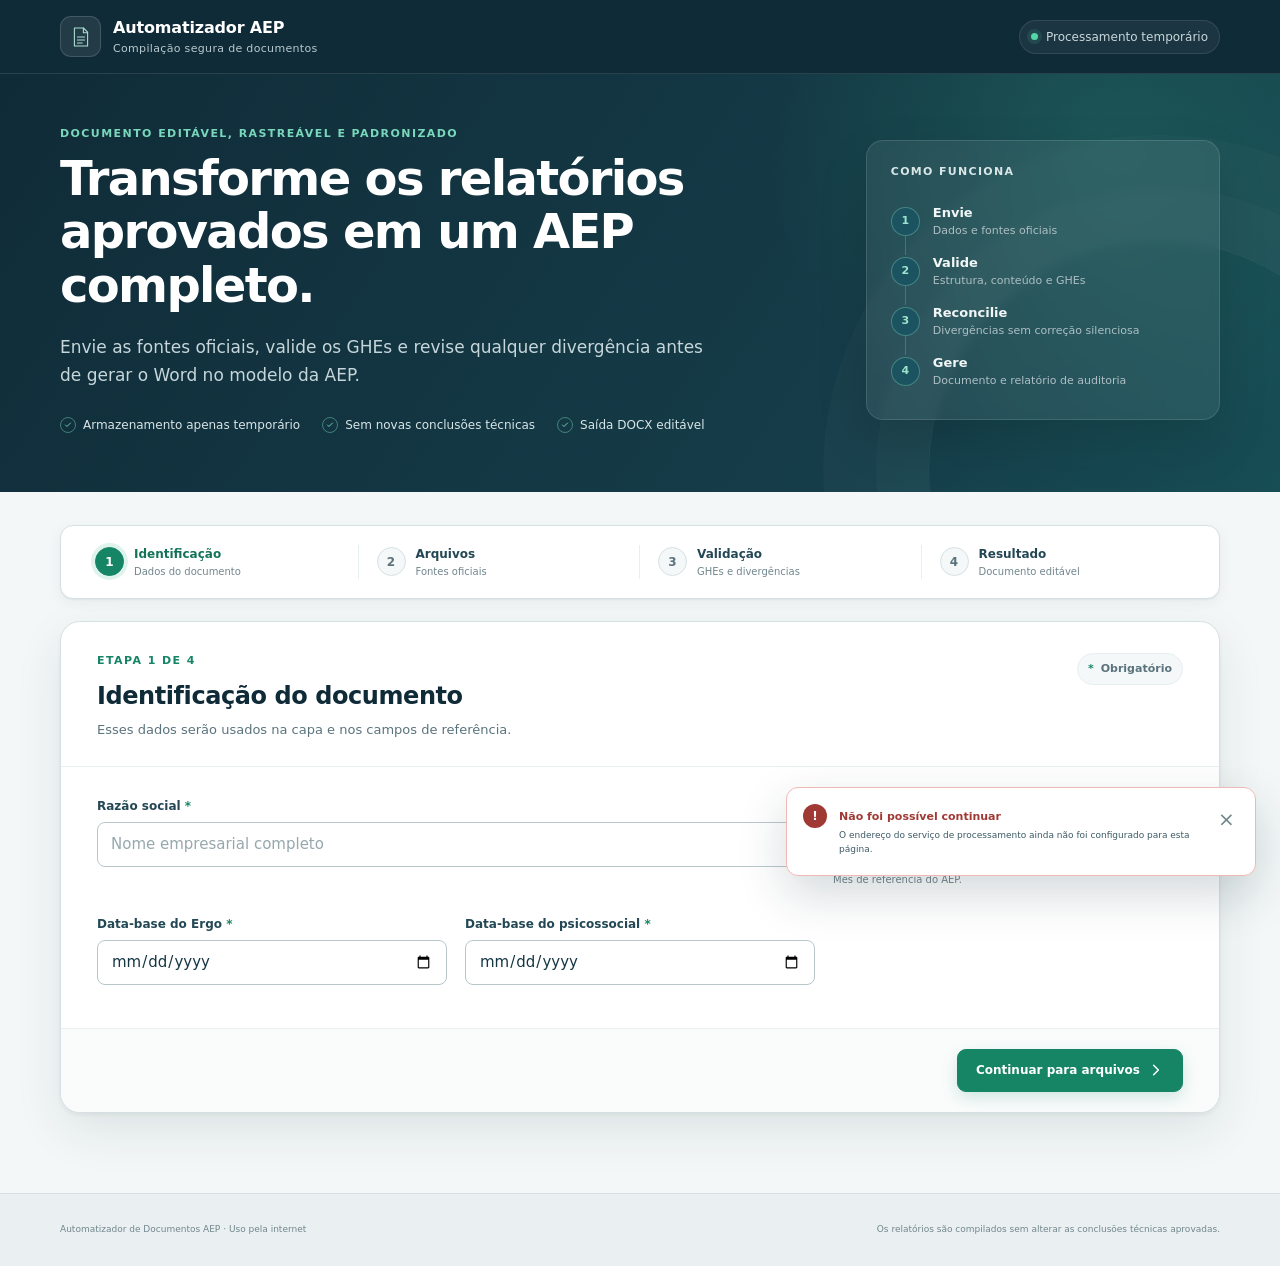
==== frontend/index.html @ ad66a491 "feat: publish static GitHub Pages frontend" ====
<!doctype html>
<html lang="pt-BR">
  <head>
    <meta charset="utf-8">
    <meta name="viewport" content="width=device-width, initial-scale=1">
    <meta name="description" content="Compile relatórios técnicos no modelo oficial da AEP, com validação e reconciliação de GHEs.">
    <title>Automatizador de Documentos AEP</title>
    <link rel="stylesheet" href="./styles.css?v=0.2.0">
    <script src="./config.js?v=0.2.0"></script>
    <script src="./app.js?v=0.2.0" defer></script>
  </head>
  <body>
    <a class="skip-link" href="#conteudo">Ir para o conteúdo</a>

    <header class="topbar">
      <div class="shell topbar__inner">
        <a class="brand" href="./" aria-label="Automatizador de Documentos AEP">
          <span class="brand__mark" aria-hidden="true">
            <svg viewBox="0 0 40 40" role="img">
              <path d="M9 5h15l7 7v23H9z"></path>
              <path d="M24 5v8h7M14 20h12M14 25h12M14 30h8"></path>
            </svg>
          </span>
          <span>
            <strong>Automatizador AEP</strong>
            <small>Compilação segura de documentos</small>
          </span>
        </a>
        <div class="processing-badge">
          <span class="processing-badge__dot" aria-hidden="true"></span>
          Processamento temporário
        </div>
      </div>
    </header>

    <main id="conteudo">
      <section class="hero">
        <div class="shell hero__grid">
          <div class="hero__copy">
            <p class="eyebrow">Documento editável, rastreável e padronizado</p>
            <h1>Transforme os relatórios aprovados em um AEP completo.</h1>
            <p class="hero__lead">
              Envie as fontes oficiais, valide os GHEs e revise qualquer
              divergência antes de gerar o Word no modelo da AEP.
            </p>
            <div class="hero__assurances" aria-label="Características">
              <span>
                <svg viewBox="0 0 20 20" aria-hidden="true"><path d="m5 10 3 3 7-7"></path></svg>
                Armazenamento apenas temporário
              </span>
              <span>
                <svg viewBox="0 0 20 20" aria-hidden="true"><path d="m5 10 3 3 7-7"></path></svg>
                Sem novas conclusões técnicas
              </span>
              <span>
                <svg viewBox="0 0 20 20" aria-hidden="true"><path d="m5 10 3 3 7-7"></path></svg>
                Saída DOCX editável
              </span>
            </div>
          </div>
          <aside class="process-card" aria-label="Etapas do processo">
            <p class="process-card__title">Como funciona</p>
            <ol>
              <li><span>1</span><div><strong>Envie</strong><small>Dados e fontes oficiais</small></div></li>
              <li><span>2</span><div><strong>Valide</strong><small>Estrutura, conteúdo e GHEs</small></div></li>
              <li><span>3</span><div><strong>Reconcilie</strong><small>Divergências sem correção silenciosa</small></div></li>
              <li><span>4</span><div><strong>Gere</strong><small>Documento e relatório de auditoria</small></div></li>
            </ol>
          </aside>
        </div>
      </section>

      <div class="shell workspace">
        <nav class="stepper" aria-label="Progresso do formulário">
          <button class="stepper__item is-active" type="button" data-step-link="1" aria-current="step">
            <span>1</span>
            <span><strong>Identificação</strong><small>Dados do documento</small></span>
          </button>
          <button class="stepper__item" type="button" data-step-link="2">
            <span>2</span>
            <span><strong>Arquivos</strong><small>Fontes oficiais</small></span>
          </button>
          <button class="stepper__item" type="button" data-step-link="3" disabled>
            <span>3</span>
            <span><strong>Validação</strong><small>GHEs e divergências</small></span>
          </button>
          <button class="stepper__item" type="button" data-step-link="4" disabled>
            <span>4</span>
            <span><strong>Resultado</strong><small>Documento editável</small></span>
          </button>
        </nav>

        <form id="aep-form" novalidate>
          <section class="panel" id="step-1" data-step="1">
            <div class="section-heading">
              <div>
                <p class="section-kicker">Etapa 1 de 4</p>
                <h2>Identificação do documento</h2>
                <p>Esses dados serão usados na capa e nos campos de referência.</p>
              </div>
              <span class="required-note"><i aria-hidden="true">*</i> Obrigatório</span>
            </div>

            <div class="field-grid">
              <div class="field field--wide">
                <label for="company-name">Razão social <span aria-hidden="true">*</span></label>
                <input id="company-name" name="company_name" type="text" maxlength="240" autocomplete="organization" placeholder="Nome empresarial completo" required>
                <p class="field-error" id="company-name-error"></p>
              </div>
              <div class="field">
                <label for="competence">Competência <span aria-hidden="true">*</span></label>
                <input id="competence" name="competence" type="month" required>
                <p class="field-hint">Mês de referência do AEP.</p>
                <p class="field-error" id="competence-error"></p>
              </div>
              <div class="field">
                <label for="ergo-date">Data-base do Ergo <span aria-hidden="true">*</span></label>
                <input id="ergo-date" name="ergo_reference_date" type="date" required>
                <p class="field-error" id="ergo-reference-date-error"></p>
              </div>
              <div class="field">
                <label for="psychosocial-date">Data-base do psicossocial <span aria-hidden="true">*</span></label>
                <input id="psychosocial-date" name="psychosocial_reference_date" type="date" required>
                <p class="field-error" id="psychosocial-reference-date-error"></p>
              </div>
            </div>

            <div class="panel__footer">
              <span></span>
              <button class="button button--primary" type="button" data-next-step="2">
                Continuar para arquivos
                <svg viewBox="0 0 20 20" aria-hidden="true"><path d="m7 4 6 6-6 6"></path></svg>
              </button>
            </div>
          </section>

          <section class="panel" id="step-2" data-step="2" hidden>
            <div class="section-heading">
              <div>
                <p class="section-kicker">Etapa 2 de 4</p>
                <h2>Fontes para compilação</h2>
                <p>Use somente os documentos aprovados. Os arquivos são processados temporariamente.</p>
              </div>
              <span class="secure-chip">
                <svg viewBox="0 0 20 20" aria-hidden="true"><path d="M5 9V6a5 5 0 0 1 10 0v3M4 9h12v9H4z"></path></svg>
                Área temporária
              </span>
            </div>

            <fieldset class="mode-picker">
              <legend>Modo das análises técnicas</legend>
              <label class="mode-option">
                <input type="radio" name="analysis_mode" value="integrated" checked>
                <span class="mode-option__check" aria-hidden="true"></span>
                <span>
                  <strong>Relatório integrado</strong>
                  <small>Um arquivo com as análises psicossocial e ergonômica.</small>
                </span>
                <em>Recomendado</em>
              </label>
              <label class="mode-option">
                <input type="radio" name="analysis_mode" value="separate">
                <span class="mode-option__check" aria-hidden="true"></span>
                <span>
                  <strong>Análises separadas</strong>
                  <small>Um arquivo do Agente 1 e outro do Agente 2.</small>
                </span>
              </label>
            </fieldset>

            <div class="upload-group">
              <div class="upload-group__heading">
                <span>1</span>
                <div>
                  <h3>Fontes oficiais</h3>
                  <p>Definem os GHEs, os resultados e as evidências visuais.</p>
                </div>
              </div>
              <div class="upload-grid">
                <label class="upload-card" data-upload-card>
                  <input type="file" name="ghe_spreadsheet" accept=".xlsx" required>
                  <span class="upload-card__icon upload-card__icon--sheet" aria-hidden="true">
                    <svg viewBox="0 0 24 24"><path d="M6 2h9l4 4v16H6zM15 2v5h4M9 11h7M9 15h7M9 19h7"></path></svg>
                  </span>
                  <span class="upload-card__body">
                    <strong>Planilha oficial dos GHEs <i>*</i></strong>
                    <small>Códigos, setores, cargos e população.</small>
                    <span class="upload-card__action">Selecionar .xlsx</span>
                    <span class="upload-card__file" data-file-label>Nenhum arquivo selecionado</span>
                  </span>
                  <button class="upload-card__remove" type="button" data-remove-file aria-label="Remover arquivo" hidden>×</button>
                </label>

                <label class="upload-card" data-upload-card>
                  <input type="file" name="psychosocial_report" accept=".docx" required>
                  <span class="upload-card__icon" aria-hidden="true">
                    <svg viewBox="0 0 24 24"><path d="M6 2h9l4 4v16H6zM15 2v5h4M9 12h7M9 16h7"></path></svg>
                  </span>
                  <span class="upload-card__body">
                    <strong>Relatório psicossocial bruto <i>*</i></strong>
                    <small>Painéis, matrizes, radares e gráficos.</small>
                    <span class="upload-card__action">Selecionar .docx</span>
                    <span class="upload-card__file" data-file-label>Nenhum arquivo selecionado</span>
                  </span>
                  <button class="upload-card__remove" type="button" data-remove-file aria-label="Remover arquivo" hidden>×</button>
                </label>

                <label class="upload-card" data-upload-card>
                  <input type="file" name="ergo_report" accept=".doc,.docx" required>
                  <span class="upload-card__icon" aria-hidden="true">
                    <svg viewBox="0 0 24 24"><path d="M6 2h9l4 4v16H6zM15 2v5h4M9 12h7M9 16h5"></path></svg>
                  </span>
                  <span class="upload-card__body">
                    <strong>Relatório Ergo bruto <i>*</i></strong>
                    <small>HTML Word ou documento Word válido.</small>
                    <span class="upload-card__action">Selecionar .doc ou .docx</span>
                    <span class="upload-card__file" data-file-label>Nenhum arquivo selecionado</span>
                  </span>
                  <button class="upload-card__remove" type="button" data-remove-file aria-label="Remover arquivo" hidden>×</button>
                </label>
              </div>
            </div>

            <div class="upload-group">
              <div class="upload-group__heading">
                <span>2</span>
                <div>
                  <h3>Análises aprovadas</h3>
                  <p>O compilador preserva o conteúdo técnico, sem reescrevê-lo.</p>
                </div>
              </div>

              <div class="upload-grid upload-grid--analysis" id="integrated-uploads">
                <label class="upload-card upload-card--featured" data-upload-card>
                  <input type="file" name="integrated_report" accept=".docx" required>
                  <span class="upload-card__icon" aria-hidden="true">
                    <svg viewBox="0 0 24 24"><path d="M6 2h9l4 4v16H6zM15 2v5h4M9 11h7M9 15h7M9 19h5"></path></svg>
                  </span>
                  <span class="upload-card__body">
                    <strong>Relatório técnico integrado <i>*</i></strong>
                    <small>Análises, favorabilidade, prioridades, plano e conclusão.</small>
                    <span class="upload-card__action">Selecionar .docx</span>
                    <span class="upload-card__file" data-file-label>Nenhum arquivo selecionado</span>
                  </span>
                  <button class="upload-card__remove" type="button" data-remove-file aria-label="Remover arquivo" hidden>×</button>
                </label>
              </div>

              <div class="upload-grid" id="separate-uploads" hidden>
                <label class="upload-card" data-upload-card>
                  <input type="file" name="psychosocial_analysis" accept=".docx">
                  <span class="upload-card__icon" aria-hidden="true">
                    <svg viewBox="0 0 24 24"><path d="M6 2h9l4 4v16H6zM15 2v5h4M9 12h7M9 16h7"></path></svg>
                  </span>
                  <span class="upload-card__body">
                    <strong>Análise psicossocial — Agente 1 <i>*</i></strong>
                    <small>Leitura técnica e recomendações aprovadas.</small>
                    <span class="upload-card__action">Selecionar .docx</span>
                    <span class="upload-card__file" data-file-label>Nenhum arquivo selecionado</span>
                  </span>
                  <button class="upload-card__remove" type="button" data-remove-file aria-label="Remover arquivo" hidden>×</button>
                </label>

                <label class="upload-card" data-upload-card>
                  <input type="file" name="ergonomic_analysis" accept=".docx">
                  <span class="upload-card__icon" aria-hidden="true">
                    <svg viewBox="0 0 24 24"><path d="M6 2h9l4 4v16H6zM15 2v5h4M9 12h7M9 16h7"></path></svg>
                  </span>
                  <span class="upload-card__body">
                    <strong>Análise ergonômica — Agente 2 <i>*</i></strong>
                    <small>Leitura técnica e recomendações aprovadas.</small>
                    <span class="upload-card__action">Selecionar .docx</span>
                    <span class="upload-card__file" data-file-label>Nenhum arquivo selecionado</span>
                  </span>
                  <button class="upload-card__remove" type="button" data-remove-file aria-label="Remover arquivo" hidden>×</button>
                </label>
              </div>
            </div>

            <div class="upload-group">
              <div class="upload-group__heading">
                <span>3</span>
                <div>
                  <h3>Identidade da empresa</h3>
                  <p>O cartão é obrigatório. A logo pode ser omitida sem deixar espaço vazio.</p>
                </div>
              </div>
              <div class="upload-grid upload-grid--identity">
                <label class="upload-card" data-upload-card>
                  <input type="file" name="cnpj_card" accept=".png,.jpg,.jpeg,.webp" required>
                  <span class="upload-card__icon upload-card__icon--image" aria-hidden="true">
                    <svg viewBox="0 0 24 24"><path d="M4 5h16v14H4zM7 15l3-3 3 3 2-2 3 3M9 9h.01"></path></svg>
                  </span>
                  <span class="upload-card__body">
                    <strong>Imagem do cartão CNPJ <i>*</i></strong>
                    <small>PNG, JPG, JPEG ou WEBP.</small>
                    <span class="upload-card__action">Selecionar imagem</span>
                    <span class="upload-card__file" data-file-label>Nenhum arquivo selecionado</span>
                  </span>
                  <button class="upload-card__remove" type="button" data-remove-file aria-label="Remover arquivo" hidden>×</button>
                </label>

                <label class="upload-card" data-upload-card>
                  <input type="file" name="company_logo" accept=".png,.jpg,.jpeg,.webp">
                  <span class="upload-card__icon upload-card__icon--image" aria-hidden="true">
                    <svg viewBox="0 0 24 24"><path d="M4 5h16v14H4zM7 15l3-3 3 3 2-2 3 3M9 9h.01"></path></svg>
                  </span>
                  <span class="upload-card__body">
                    <strong>Logo da empresa <b>Opcional</b></strong>
                    <small>Se ausente, o layout será ajustado automaticamente.</small>
                    <span class="upload-card__action">Selecionar imagem</span>
                    <span class="upload-card__file" data-file-label>Nenhum arquivo selecionado</span>
                  </span>
                  <button class="upload-card__remove" type="button" data-remove-file aria-label="Remover arquivo" hidden>×</button>
                </label>
              </div>
            </div>

            <label class="compatibility-card">
              <input type="checkbox" id="compatibility-mode" name="compatibility_mode" value="true">
              <span class="switch" aria-hidden="true"></span>
              <span>
                <strong>Modo de compatibilidade do piloto</strong>
                <small>Use somente com o perfil privado configurado para o piloto. A exceção fica registrada no relatório.</small>
              </span>
            </label>

            <div class="privacy-note">
              <svg viewBox="0 0 24 24" aria-hidden="true"><path d="M7 10V7a5 5 0 0 1 10 0v3M5 10h14v11H5z"></path></svg>
              <div>
                <strong>Privacidade e retenção</strong>
                <p>Os arquivos são utilizados somente durante a geração do documento. Não há banco de dados ou armazenamento permanente. Após o download, os arquivos da execução são excluídos automaticamente.</p>
              </div>
            </div>

            <div class="panel__footer">
              <button class="button button--ghost" type="button" data-previous-step="1">
                <svg viewBox="0 0 20 20" aria-hidden="true"><path d="m13 4-6 6 6 6"></path></svg>
                Voltar
              </button>
              <button class="button button--primary button--validate" id="validate-button" type="submit">
                <svg viewBox="0 0 20 20" aria-hidden="true"><path d="M10 2a8 8 0 1 0 8 8M6 10l3 3 7-8"></path></svg>
                Validar arquivos
              </button>
            </div>
          </section>
        </form>

        <section class="panel" id="step-3" data-step="3" hidden>
          <div class="section-heading">
            <div>
              <p class="section-kicker">Etapa 3 de 4</p>
              <h2>Validação e reconciliação</h2>
              <p>Confira o que foi encontrado antes da montagem do documento.</p>
            </div>
            <span class="status-badge status-badge--success" id="validation-status">
              <svg viewBox="0 0 20 20" aria-hidden="true"><path d="m5 10 3 3 7-7"></path></svg>
              Validado
            </span>
          </div>

          <div class="metric-grid">
            <article class="metric">
              <span class="metric__icon" aria-hidden="true">
                <svg viewBox="0 0 24 24"><path d="M4 20v-9l8-5 8 5v9M9 20v-6h6v6M9 9h6"></path></svg>
              </span>
              <div><strong id="ghe-count">0</strong><span>GHEs oficiais</span></div>
            </article>
            <article class="metric">
              <span class="metric__icon" aria-hidden="true">
                <svg viewBox="0 0 24 24"><circle cx="9" cy="8" r="3"></circle><circle cx="17" cy="9" r="2"></circle><path d="M3 20c0-4 2-7 6-7s6 3 6 7M15 14c4 0 6 2 6 6"></path></svg>
              </span>
              <div><strong id="population-count">0</strong><span>Colaboradores</span></div>
            </article>
            <article class="metric">
              <span class="metric__icon" aria-hidden="true">
                <svg viewBox="0 0 24 24"><path d="M5 3h14v18H5zM8 8h8M8 12h8M8 16h5"></path></svg>
              </span>
              <div><strong id="validated-file-count">0</strong><span>Arquivos verificados</span></div>
            </article>
          </div>

          <div class="result-block">
            <div class="result-block__heading">
              <div>
                <h3>GHEs da fonte oficial</h3>
                <p>A planilha permanece como fonte de verdade.</p>
              </div>
            </div>
            <div class="table-wrap">
              <table>
                <thead>
                  <tr>
                    <th scope="col">Código</th>
                    <th scope="col">Nome do GHE</th>
                    <th scope="col">Setores</th>
                    <th scope="col">Cargos</th>
                    <th scope="col" class="cell-number">Colaboradores</th>
                  </tr>
                </thead>
                <tbody id="ghe-table-body"></tbody>
              </table>
            </div>
          </div>

          <div class="result-block" id="warnings-block" hidden>
            <div class="result-block__heading">
              <div>
                <h3>Avisos da validação</h3>
                <p>Os itens abaixo serão registrados no relatório de auditoria.</p>
              </div>
              <span class="counter-badge" id="warning-count">0</span>
            </div>
            <ul class="message-list" id="warning-list"></ul>
          </div>

          <div class="result-block reconciliation" id="reconciliation-block" hidden>
            <div class="result-block__heading">
              <div>
                <h3>Reconciliação dos GHEs do Ergo</h3>
                <p>Cada bloco precisa de uma decisão explícita. Nada será renumerado ou excluído silenciosamente.</p>
              </div>
              <span class="review-chip">Revisão necessária</span>
            </div>
            <div class="reconciliation__legend">
              <span>Identificação no Ergo</span>
              <span>Decisão para o documento</span>
            </div>
            <div id="reconciliation-list"></div>
          </div>

          <div class="panel__footer panel__footer--result">
            <button class="button button--ghost" type="button" id="back-to-files">
              <svg viewBox="0 0 20 20" aria-hidden="true"><path d="m13 4-6 6 6 6"></path></svg>
              Revisar arquivos
            </button>
            <div class="button-cluster">
              <a class="button button--secondary" id="early-report-link" href="#" hidden>
                <svg viewBox="0 0 20 20" aria-hidden="true"><path d="M4 3h12v14H4zM7 7h6M7 10h6M7 13h4"></path></svg>
                Relatório de validação
              </a>
              <button class="button button--primary" id="generate-button" type="button">
                Gerar documento AEP
                <svg viewBox="0 0 20 20" aria-hidden="true"><path d="m7 4 6 6-6 6"></path></svg>
              </button>
            </div>
          </div>
        </section>

        <section class="panel panel--processing" id="processing-panel" hidden aria-live="polite">
          <div class="processing-visual" aria-hidden="true">
            <span class="processing-visual__document">
              <svg viewBox="0 0 64 76"><path d="M10 3h29l15 15v55H10z"></path><path d="M39 3v17h15M20 33h24M20 43h24M20 53h18"></path></svg>
            </span>
            <span class="processing-visual__ring"></span>
          </div>
          <div class="processing-copy">
            <p class="section-kicker">Processamento temporário</p>
            <h2 id="processing-title">Gerando o documento AEP</h2>
            <p id="processing-stage">Preparando os arquivos…</p>
            <div class="progress-track" role="progressbar" aria-label="Progresso da geração" aria-valuemin="0" aria-valuemax="100" aria-valuenow="0">
              <span id="progress-bar"></span>
            </div>
            <div class="progress-meta">
              <strong id="progress-value">0%</strong>
              <span>Você pode manter esta página aberta.</span>
            </div>
          </div>
        </section>

        <section class="panel panel--complete" id="step-4" data-step="4" hidden>
          <div class="complete-mark" aria-hidden="true">
            <svg viewBox="0 0 36 36"><path d="m9 18 6 6 13-14"></path></svg>
          </div>
          <p class="section-kicker">Etapa 4 de 4</p>
          <h2>Documento AEP pronto</h2>
          <p>O arquivo Word continua editável. Se desejar o relatório JSON, baixe-o antes do Word. Após o download do Word, os arquivos da execução serão excluídos.</p>

          <div class="download-grid">
            <a class="download-card download-card--primary" id="document-link" href="#">
              <span class="download-card__icon" aria-hidden="true">
                <svg viewBox="0 0 24 24"><path d="M6 2h9l4 4v16H6zM15 2v5h4M12 10v7M9 14l3 3 3-3"></path></svg>
              </span>
              <span><strong>Baixar documento AEP</strong><small>Arquivo Word editável · DOCX</small></span>
              <svg class="download-card__arrow" viewBox="0 0 20 20" aria-hidden="true"><path d="m7 4 6 6-6 6"></path></svg>
            </a>
            <a class="download-card" id="report-link" href="#">
              <span class="download-card__icon" aria-hidden="true">
                <svg viewBox="0 0 24 24"><path d="M6 2h9l4 4v16H6zM15 2v5h4M9 11h7M9 15h7M9 19h4"></path></svg>
              </span>
              <span><strong>Relatório de validação</strong><small>Dados, avisos e decisões · JSON</small></span>
              <svg class="download-card__arrow" viewBox="0 0 20 20" aria-hidden="true"><path d="m7 4 6 6-6 6"></path></svg>
            </a>
            <button class="download-card is-disabled" type="button" disabled>
              <span class="download-card__icon" aria-hidden="true">
                <svg viewBox="0 0 24 24"><path d="M6 2h9l4 4v16H6zM15 2v5h4M9 11h7M9 15h7"></path></svg>
              </span>
              <span><strong>Exportar PDF</strong><small>Disponível em uma versão futura</small></span>
              <b>Em breve</b>
            </button>
          </div>

          <p class="cleanup-status" id="cleanup-status" aria-live="polite"></p>

          <button class="button button--ghost" id="new-document-button" type="button">
            Iniciar novo documento
          </button>
        </section>

        <section class="error-panel" id="error-panel" hidden role="alert">
          <span aria-hidden="true">!</span>
          <div>
            <strong id="error-title">Não foi possível continuar</strong>
            <p id="error-message"></p>
            <ul id="error-fields"></ul>
          </div>
          <button type="button" id="dismiss-error" aria-label="Fechar aviso">×</button>
        </section>
      </div>
    </main>

    <footer class="footer">
      <div class="shell">
        <p>Automatizador de Documentos AEP <span aria-hidden="true">·</span> Uso pela internet</p>
        <p>Os relatórios são compilados sem alterar as conclusões técnicas aprovadas.</p>
      </div>
    </footer>
  </body>
</html>
---- frontend/styles.css ----
:root {
  --ink-950: #102b38;
  --ink-900: #153643;
  --ink-800: #234754;
  --ink-700: #3c5a65;
  --ink-600: #5a737c;
  --ink-500: #71868d;
  --ink-300: #b9c7cb;
  --ink-200: #d6e0e3;
  --ink-100: #e8eff1;
  --ink-50: #f4f8f8;
  --green-700: #137358;
  --green-600: #168565;
  --green-500: #20a47c;
  --green-200: #a9dfcf;
  --green-100: #dff3ed;
  --green-50: #f0faf7;
  --amber-700: #8a5a08;
  --amber-500: #d99b27;
  --amber-100: #fff1cc;
  --amber-50: #fff9ea;
  --red-700: #a03934;
  --red-100: #fde7e5;
  --white: #fff;
  --surface: #f3f7f7;
  --shadow-sm: 0 1px 2px rgb(16 43 56 / 6%), 0 5px 16px rgb(16 43 56 / 5%);
  --shadow-md: 0 2px 4px rgb(16 43 56 / 6%), 0 18px 48px rgb(16 43 56 / 9%);
  --radius-sm: 8px;
  --radius-md: 13px;
  --radius-lg: 20px;
  --shell: 1160px;
  color-scheme: light;
  font-family: "Segoe UI", Inter, system-ui, -apple-system, BlinkMacSystemFont, Arial, sans-serif;
  font-synthesis: none;
  text-rendering: optimizeLegibility;
}

* {
  box-sizing: border-box;
}

html {
  scroll-behavior: smooth;
}

body {
  min-width: 320px;
  margin: 0;
  color: var(--ink-900);
  background: var(--surface);
  font-size: 15px;
  line-height: 1.5;
}

button,
input,
select {
  font: inherit;
}

button,
a {
  -webkit-tap-highlight-color: transparent;
}

button {
  color: inherit;
}

a {
  color: inherit;
}

svg {
  display: block;
  fill: none;
  stroke: currentColor;
  stroke-linecap: round;
  stroke-linejoin: round;
  stroke-width: 1.8;
}

[hidden] {
  display: none !important;
}

.shell {
  width: min(calc(100% - 40px), var(--shell));
  margin-inline: auto;
}

.skip-link {
  position: fixed;
  z-index: 1000;
  top: 8px;
  left: 8px;
  padding: 9px 14px;
  color: var(--white);
  background: var(--ink-950);
  border-radius: var(--radius-sm);
  transform: translateY(-150%);
}

.skip-link:focus {
  transform: translateY(0);
}

.topbar {
  position: relative;
  z-index: 20;
  height: 74px;
  color: var(--white);
  background: var(--ink-950);
  border-bottom: 1px solid rgb(255 255 255 / 10%);
}

.topbar__inner {
  display: flex;
  align-items: center;
  justify-content: space-between;
  height: 100%;
}

.brand {
  display: inline-flex;
  gap: 12px;
  align-items: center;
  color: inherit;
  text-decoration: none;
}

.brand__mark {
  display: grid;
  width: 41px;
  height: 41px;
  place-items: center;
  color: var(--green-200);
  background: rgb(255 255 255 / 8%);
  border: 1px solid rgb(255 255 255 / 14%);
  border-radius: 11px;
}

.brand__mark svg {
  width: 24px;
  height: 24px;
}

.brand strong,
.brand small {
  display: block;
}

.brand strong {
  letter-spacing: -0.01em;
  font-size: 16px;
}

.brand small {
  margin-top: 1px;
  color: #b8c9ce;
  font-size: 11px;
  letter-spacing: 0.03em;
}

.processing-badge {
  display: inline-flex;
  gap: 8px;
  align-items: center;
  padding: 7px 11px;
  color: #c8d7da;
  background: rgb(255 255 255 / 5%);
  border: 1px solid rgb(255 255 255 / 10%);
  border-radius: 999px;
  font-size: 12px;
}

.processing-badge__dot {
  width: 7px;
  height: 7px;
  background: #52d6a8;
  border-radius: 50%;
  box-shadow: 0 0 0 4px rgb(82 214 168 / 12%);
}

.hero {
  position: relative;
  overflow: hidden;
  color: var(--white);
  background:
    radial-gradient(circle at 86% 15%, rgb(50 165 130 / 22%), transparent 29%),
    linear-gradient(124deg, #102b38 0%, #153d49 70%, #174d55 100%);
}

.hero::after {
  position: absolute;
  right: -110px;
  bottom: -210px;
  width: 460px;
  height: 460px;
  border: 1px solid rgb(255 255 255 / 7%);
  border-radius: 50%;
  box-shadow:
    0 0 0 52px rgb(255 255 255 / 2%),
    0 0 0 105px rgb(255 255 255 / 2%);
  content: "";
}

.hero__grid {
  position: relative;
  z-index: 1;
  display: grid;
  grid-template-columns: minmax(0, 1.45fr) minmax(320px, 0.7fr);
  gap: 72px;
  align-items: center;
  min-height: 350px;
  padding-block: 52px 58px;
}

.hero__copy {
  max-width: 730px;
}

.eyebrow,
.section-kicker {
  margin: 0 0 9px;
  color: var(--green-600);
  font-size: 11px;
  font-weight: 750;
  letter-spacing: 0.13em;
  text-transform: uppercase;
}

.hero .eyebrow {
  color: #79d8bb;
}

.hero h1 {
  max-width: 700px;
  margin: 0;
  font-size: clamp(32px, 4vw, 48px);
  font-weight: 660;
  letter-spacing: -0.035em;
  line-height: 1.12;
}

.hero__lead {
  max-width: 650px;
  margin: 20px 0 0;
  color: #c6d6da;
  font-size: 17px;
  line-height: 1.65;
}

.hero__assurances {
  display: flex;
  flex-wrap: wrap;
  gap: 10px 22px;
  margin-top: 27px;
}

.hero__assurances span {
  display: inline-flex;
  gap: 7px;
  align-items: center;
  color: #d8e5e7;
  font-size: 12px;
}

.hero__assurances svg {
  width: 16px;
  height: 16px;
  padding: 2px;
  color: #78dbba;
  border: 1px solid rgb(120 219 186 / 45%);
  border-radius: 50%;
}

.process-card {
  padding: 23px 24px;
  background: rgb(255 255 255 / 7%);
  border: 1px solid rgb(255 255 255 / 12%);
  border-radius: 17px;
  box-shadow: 0 22px 50px rgb(0 0 0 / 13%);
  backdrop-filter: blur(5px);
}

.process-card__title {
  margin: 0 0 16px;
  color: #dae6e8;
  font-size: 11px;
  font-weight: 700;
  letter-spacing: 0.12em;
  text-transform: uppercase;
}

.process-card ol {
  display: grid;
  gap: 0;
  margin: 0;
  padding: 0;
  list-style: none;
}

.process-card li {
  position: relative;
  display: flex;
  gap: 13px;
  align-items: center;
  min-height: 50px;
}

.process-card li:not(:last-child)::after {
  position: absolute;
  top: 37px;
  bottom: -9px;
  left: 14px;
  width: 1px;
  background: rgb(255 255 255 / 18%);
  content: "";
}

.process-card li > span {
  position: relative;
  z-index: 1;
  display: grid;
  flex: 0 0 29px;
  width: 29px;
  height: 29px;
  place-items: center;
  color: #9ce4cc;
  background: #1c5360;
  border: 1px solid rgb(144 225 199 / 35%);
  border-radius: 50%;
  font-size: 11px;
  font-weight: 700;
}

.process-card strong,
.process-card small {
  display: block;
}

.process-card strong {
  color: #f1f7f7;
  font-size: 13px;
  font-weight: 650;
}

.process-card small {
  margin-top: 1px;
  color: #aebfc4;
  font-size: 11px;
}

.workspace {
  position: relative;
  z-index: 3;
  margin-top: -1px;
  padding-block: 34px 80px;
}

.stepper {
  display: grid;
  grid-template-columns: repeat(4, 1fr);
  margin: 0 0 22px;
  padding: 0 16px;
  background: var(--white);
  border: 1px solid var(--ink-200);
  border-radius: var(--radius-md);
  box-shadow: var(--shadow-sm);
}

.stepper__item {
  position: relative;
  display: flex;
  gap: 10px;
  align-items: center;
  min-height: 72px;
  padding: 0 18px;
  text-align: left;
  background: transparent;
  border: 0;
  cursor: pointer;
}

.stepper__item:not(:last-child)::after {
  position: absolute;
  top: 19px;
  right: 0;
  bottom: 19px;
  width: 1px;
  background: var(--ink-100);
  content: "";
}

.stepper__item:disabled {
  cursor: default;
}

.stepper__item > span:first-child {
  display: grid;
  flex: 0 0 29px;
  width: 29px;
  height: 29px;
  place-items: center;
  color: var(--ink-600);
  background: var(--ink-50);
  border: 1px solid var(--ink-200);
  border-radius: 50%;
  font-size: 12px;
  font-weight: 700;
}

.stepper__item strong,
.stepper__item small {
  display: block;
}

.stepper__item strong {
  color: var(--ink-800);
  font-size: 12px;
  font-weight: 680;
}

.stepper__item small {
  margin-top: 1px;
  color: var(--ink-500);
  font-size: 10px;
}

.stepper__item.is-active > span:first-child {
  color: var(--white);
  background: var(--green-600);
  border-color: var(--green-600);
  box-shadow: 0 0 0 4px var(--green-100);
}

.stepper__item.is-active strong {
  color: var(--green-700);
}

.stepper__item.is-complete > span:first-child {
  color: var(--green-700);
  background: var(--green-100);
  border-color: var(--green-200);
}

.panel {
  overflow: hidden;
  background: var(--white);
  border: 1px solid var(--ink-200);
  border-radius: var(--radius-lg);
  box-shadow: var(--shadow-md);
}

.section-heading {
  display: flex;
  gap: 30px;
  align-items: flex-start;
  justify-content: space-between;
  padding: 31px 36px 26px;
  border-bottom: 1px solid var(--ink-100);
}

.section-heading h2,
.result-block h3,
.upload-group h3,
.processing-copy h2,
.panel--complete h2 {
  margin: 0;
  color: var(--ink-950);
  letter-spacing: -0.018em;
}

.section-heading h2 {
  font-size: 24px;
  font-weight: 670;
}

.section-heading p:not(.section-kicker) {
  margin: 6px 0 0;
  color: var(--ink-600);
  font-size: 13px;
}

.required-note,
.secure-chip,
.status-badge,
.review-chip,
.counter-badge {
  display: inline-flex;
  gap: 7px;
  align-items: center;
  flex: 0 0 auto;
  padding: 7px 10px;
  border-radius: 999px;
  font-size: 11px;
  font-weight: 650;
}

.required-note {
  color: var(--ink-600);
  background: var(--ink-50);
  border: 1px solid var(--ink-100);
}

.required-note i,
.field label span,
.upload-card strong i {
  color: var(--green-600);
  font-style: normal;
}

.secure-chip {
  color: var(--green-700);
  background: var(--green-50);
  border: 1px solid var(--green-100);
}

.secure-chip svg,
.status-badge svg {
  width: 15px;
  height: 15px;
}

.field-grid {
  display: grid;
  grid-template-columns: repeat(3, minmax(0, 1fr));
  gap: 23px 18px;
  padding: 30px 36px 38px;
}

.field--wide {
  grid-column: span 2;
}

.field label {
  display: block;
  margin: 0 0 7px;
  color: var(--ink-800);
  font-size: 12px;
  font-weight: 660;
}

.field input {
  width: 100%;
  height: 45px;
  padding: 0 13px;
  color: var(--ink-900);
  background: var(--white);
  border: 1px solid var(--ink-300);
  border-radius: var(--radius-sm);
  outline: 0;
  transition: border-color 150ms ease, box-shadow 150ms ease;
}

.field input::placeholder {
  color: #97a8ad;
}

.field input:hover {
  border-color: var(--ink-500);
}

.field input:focus {
  border-color: var(--green-600);
  box-shadow: 0 0 0 3px rgb(32 164 124 / 13%);
}

.field input[aria-invalid="true"] {
  border-color: var(--red-700);
  box-shadow: 0 0 0 3px rgb(160 57 52 / 10%);
}

.field-hint,
.field-error {
  margin: 5px 0 0;
  font-size: 10px;
}

.field-hint {
  color: var(--ink-500);
}

.field-error {
  color: var(--red-700);
}

.panel__footer {
  display: flex;
  align-items: center;
  justify-content: space-between;
  padding: 20px 36px;
  background: #fafcfc;
  border-top: 1px solid var(--ink-100);
}

.button {
  display: inline-flex;
  gap: 8px;
  align-items: center;
  justify-content: center;
  min-height: 43px;
  padding: 0 18px;
  border: 1px solid transparent;
  border-radius: 9px;
  font-size: 12px;
  font-weight: 670;
  line-height: 1;
  text-decoration: none;
  cursor: pointer;
  transition: transform 130ms ease, box-shadow 130ms ease, background 130ms ease;
}

.button:hover:not(:disabled) {
  transform: translateY(-1px);
}

.button:active:not(:disabled) {
  transform: translateY(0);
}

.button:disabled {
  opacity: 0.55;
  cursor: not-allowed;
}

.button svg {
  width: 16px;
  height: 16px;
}

.button--primary {
  color: var(--white);
  background: var(--green-600);
  border-color: var(--green-600);
  box-shadow: 0 6px 16px rgb(22 133 101 / 18%);
}

.button--primary:hover:not(:disabled) {
  background: var(--green-700);
  box-shadow: 0 8px 20px rgb(22 133 101 / 24%);
}

.button--secondary {
  color: var(--green-700);
  background: var(--green-50);
  border-color: var(--green-200);
}

.button--ghost {
  color: var(--ink-700);
  background: var(--white);
  border-color: var(--ink-200);
}

.button--ghost:hover:not(:disabled) {
  background: var(--ink-50);
}

.button.is-loading {
  pointer-events: none;
}

.button.is-loading::before {
  width: 13px;
  height: 13px;
  border: 2px solid rgb(255 255 255 / 45%);
  border-top-color: var(--white);
  border-radius: 50%;
  content: "";
  animation: spin 700ms linear infinite;
}

.mode-picker {
  display: grid;
  grid-template-columns: repeat(2, minmax(0, 1fr));
  gap: 12px;
  margin: 0;
  padding: 27px 36px;
  background: #fafcfc;
  border: 0;
  border-bottom: 1px solid var(--ink-100);
}

.mode-picker legend {
  width: 100%;
  margin-bottom: 10px;
  color: var(--ink-800);
  font-size: 12px;
  font-weight: 680;
}

.mode-option {
  position: relative;
  display: flex;
  gap: 12px;
  align-items: center;
  min-height: 72px;
  padding: 13px 15px;
  background: var(--white);
  border: 1px solid var(--ink-200);
  border-radius: 11px;
  cursor: pointer;
  transition: border-color 150ms ease, box-shadow 150ms ease;
}

.mode-option:has(input:checked) {
  background: var(--green-50);
  border-color: var(--green-500);
  box-shadow: 0 0 0 2px rgb(32 164 124 / 8%);
}

.mode-option input,
.upload-card input {
  position: absolute;
  width: 1px;
  height: 1px;
  opacity: 0;
  pointer-events: none;
}

.mode-option__check {
  display: grid;
  flex: 0 0 18px;
  width: 18px;
  height: 18px;
  place-items: center;
  background: var(--white);
  border: 1px solid var(--ink-300);
  border-radius: 50%;
}

.mode-option input:checked + .mode-option__check {
  border: 5px solid var(--green-600);
}

.mode-option strong,
.mode-option small {
  display: block;
}

.mode-option strong {
  color: var(--ink-900);
  font-size: 12px;
}

.mode-option small {
  margin-top: 3px;
  color: var(--ink-600);
  font-size: 10px;
}

.mode-option em {
  margin-left: auto;
  padding: 4px 7px;
  color: var(--green-700);
  background: var(--green-100);
  border-radius: 999px;
  font-size: 9px;
  font-style: normal;
  font-weight: 700;
  text-transform: uppercase;
}

.mode-option:focus-within {
  outline: 3px solid rgb(32 164 124 / 18%);
  outline-offset: 2px;
}

.upload-group {
  padding: 29px 36px 4px;
}

.upload-group + .upload-group {
  margin-top: 4px;
  padding-top: 22px;
}

.upload-group__heading {
  display: flex;
  gap: 11px;
  align-items: center;
  margin-bottom: 14px;
}

.upload-group__heading > span {
  display: grid;
  flex: 0 0 25px;
  width: 25px;
  height: 25px;
  place-items: center;
  color: var(--green-700);
  background: var(--green-100);
  border-radius: 7px;
  font-size: 10px;
  font-weight: 750;
}

.upload-group h3 {
  font-size: 14px;
  font-weight: 680;
}

.upload-group p {
  margin: 2px 0 0;
  color: var(--ink-600);
  font-size: 10px;
}

.upload-grid {
  display: grid;
  grid-template-columns: repeat(3, minmax(0, 1fr));
  gap: 12px;
}

.upload-grid--analysis {
  grid-template-columns: minmax(0, 2fr) minmax(0, 1fr);
}

.upload-grid--analysis .upload-card {
  grid-column: 1;
}

.upload-grid--identity {
  grid-template-columns: repeat(2, minmax(0, 1fr));
}

.upload-card {
  position: relative;
  display: flex;
  gap: 12px;
  min-height: 140px;
  padding: 17px;
  background: #fbfdfd;
  border: 1px dashed var(--ink-300);
  border-radius: 11px;
  cursor: pointer;
  transition: border-color 150ms ease, background 150ms ease, transform 150ms ease;
}

.upload-card:hover,
.upload-card.is-dragging {
  background: var(--green-50);
  border-color: var(--green-500);
}

.upload-card:focus-within {
  outline: 3px solid rgb(32 164 124 / 16%);
  outline-offset: 2px;
}

.upload-card.has-file {
  background: var(--green-50);
  border-style: solid;
  border-color: var(--green-200);
}

.upload-card.has-error {
  background: #fffafa;
  border-color: var(--red-700);
}

.upload-card__icon {
  display: grid;
  flex: 0 0 36px;
  width: 36px;
  height: 36px;
  place-items: center;
  color: #39799a;
  background: #e8f2f7;
  border-radius: 9px;
}

.upload-card__icon--sheet {
  color: var(--green-700);
  background: var(--green-100);
}

.upload-card__icon--image {
  color: #856ba9;
  background: #f0ebf7;
}

.upload-card__icon svg {
  width: 20px;
  height: 20px;
}

.upload-card__body {
  display: flex;
  min-width: 0;
  flex: 1;
  flex-direction: column;
}

.upload-card strong {
  display: block;
  color: var(--ink-900);
  font-size: 11px;
  font-weight: 680;
  line-height: 1.35;
}

.upload-card strong b {
  display: inline-block;
  margin-left: 4px;
  padding: 2px 5px;
  color: var(--ink-600);
  background: var(--ink-100);
  border-radius: 4px;
  font-size: 8px;
  font-weight: 700;
  text-transform: uppercase;
  vertical-align: 1px;
}

.upload-card__body > small {
  display: block;
  margin-top: 4px;
  color: var(--ink-500);
  font-size: 9px;
  line-height: 1.45;
}

.upload-card__action {
  align-self: flex-start;
  margin-top: auto;
  padding-top: 12px;
  color: var(--green-700);
  font-size: 9px;
  font-weight: 700;
}

.upload-card__file {
  display: block;
  overflow: hidden;
  margin-top: 4px;
  color: var(--ink-500);
  font-size: 8px;
  text-overflow: ellipsis;
  white-space: nowrap;
}

.upload-card.has-file .upload-card__file {
  color: var(--green-700);
  font-weight: 650;
}

.upload-card__remove {
  position: absolute;
  top: 8px;
  right: 8px;
  display: grid;
  width: 23px;
  height: 23px;
  padding: 0;
  place-items: center;
  color: var(--ink-600);
  background: var(--white);
  border: 1px solid var(--ink-200);
  border-radius: 50%;
  cursor: pointer;
}

.privacy-note {
  display: flex;
  gap: 13px;
  align-items: flex-start;
  margin: 29px 36px 31px;
  padding: 15px 17px;
  color: var(--green-700);
  background: var(--green-50);
  border: 1px solid var(--green-100);
  border-radius: 10px;
}

.privacy-note svg {
  flex: 0 0 20px;
  width: 20px;
  height: 20px;
  margin-top: 1px;
}

.privacy-note strong {
  font-size: 11px;
}

.privacy-note p {
  margin: 3px 0 0;
  color: var(--ink-700);
  font-size: 10px;
}

.status-badge--success {
  color: var(--green-700);
  background: var(--green-100);
}

.status-badge--warning {
  color: var(--amber-700);
  background: var(--amber-100);
}

.status-badge--error {
  color: var(--red-700);
  background: var(--red-100);
}

.metric-grid {
  display: grid;
  grid-template-columns: repeat(3, minmax(0, 1fr));
  gap: 13px;
  padding: 28px 36px 7px;
}

.metric {
  display: flex;
  gap: 13px;
  align-items: center;
  min-height: 86px;
  padding: 17px;
  background: #fafcfc;
  border: 1px solid var(--ink-100);
  border-radius: 11px;
}

.metric__icon {
  display: grid;
  width: 39px;
  height: 39px;
  place-items: center;
  color: var(--green-700);
  background: var(--green-100);
  border-radius: 10px;
}

.metric__icon svg {
  width: 21px;
  height: 21px;
}

.metric strong,
.metric span {
  display: block;
}

.metric strong {
  color: var(--ink-950);
  font-size: 22px;
  line-height: 1.1;
}

.metric div > span {
  margin-top: 3px;
  color: var(--ink-600);
  font-size: 10px;
}

.result-block {
  margin: 24px 36px 0;
  border: 1px solid var(--ink-200);
  border-radius: 12px;
}

.result-block__heading {
  display: flex;
  gap: 20px;
  align-items: flex-start;
  justify-content: space-between;
  padding: 17px 19px;
  background: #fafcfc;
  border-bottom: 1px solid var(--ink-100);
  border-radius: 12px 12px 0 0;
}

.result-block h3 {
  font-size: 13px;
  font-weight: 680;
}

.result-block__heading p {
  margin: 3px 0 0;
  color: var(--ink-600);
  font-size: 9px;
}

.table-wrap {
  overflow-x: auto;
}

table {
  width: 100%;
  border-spacing: 0;
  border-collapse: collapse;
}

th,
td {
  padding: 13px 15px;
  text-align: left;
  border-bottom: 1px solid var(--ink-100);
}

th {
  color: var(--ink-600);
  background: var(--white);
  font-size: 9px;
  font-weight: 720;
  letter-spacing: 0.045em;
  text-transform: uppercase;
}

td {
  color: var(--ink-700);
  font-size: 10px;
}

td:first-child {
  color: var(--green-700);
  font-weight: 750;
}

tbody tr:last-child td {
  border-bottom: 0;
}

.cell-number {
  text-align: center;
}

.counter-badge {
  min-width: 26px;
  justify-content: center;
  color: var(--amber-700);
  background: var(--amber-100);
}

.message-list {
  display: grid;
  gap: 0;
  margin: 0;
  padding: 0;
  list-style: none;
}

.message-list li {
  position: relative;
  padding: 13px 18px 13px 43px;
  color: var(--ink-700);
  border-bottom: 1px solid var(--ink-100);
  font-size: 10px;
}

.message-list li:last-child {
  border-bottom: 0;
}

.message-list li::before {
  position: absolute;
  top: 12px;
  left: 18px;
  display: grid;
  width: 17px;
  height: 17px;
  place-items: center;
  color: var(--amber-700);
  background: var(--amber-100);
  border-radius: 50%;
  content: "!";
  font-size: 9px;
  font-weight: 750;
}

.review-chip {
  color: var(--amber-700);
  background: var(--amber-100);
}

.reconciliation__legend {
  display: grid;
  grid-template-columns: minmax(210px, 0.75fr) minmax(300px, 1.25fr);
  gap: 25px;
  padding: 10px 19px;
  color: var(--ink-500);
  background: var(--ink-50);
  border-bottom: 1px solid var(--ink-100);
  font-size: 8px;
  font-weight: 720;
  letter-spacing: 0.05em;
  text-transform: uppercase;
}

.reconciliation-row {
  display: grid;
  grid-template-columns: minmax(210px, 0.75fr) minmax(300px, 1.25fr);
  gap: 25px;
  align-items: center;
  padding: 16px 19px;
  border-bottom: 1px solid var(--ink-100);
}

.reconciliation-row:last-child {
  border-bottom: 0;
}

.source-ghe strong,
.source-ghe small {
  display: block;
}

.source-ghe strong {
  color: var(--ink-900);
  font-size: 11px;
}

.source-ghe small {
  margin-top: 3px;
  color: var(--ink-500);
  font-size: 9px;
}

.reconciliation-choice {
  display: flex;
  gap: 8px;
  align-items: center;
}

.reconciliation-choice::before {
  color: var(--ink-300);
  content: "→";
}

.reconciliation-choice select {
  width: 100%;
  height: 39px;
  padding: 0 33px 0 11px;
  color: var(--ink-800);
  background: var(--white);
  border: 1px solid var(--ink-300);
  border-radius: 8px;
  outline: none;
}

.reconciliation-choice select:focus {
  border-color: var(--green-600);
  box-shadow: 0 0 0 3px rgb(32 164 124 / 12%);
}

.reconciliation-choice select[aria-invalid="true"] {
  border-color: var(--red-700);
}

.compatibility-card {
  display: flex;
  gap: 13px;
  align-items: flex-start;
  margin: 24px 36px 32px;
  padding: 16px 18px;
  background: var(--amber-50);
  border: 1px solid #f2dfb0;
  border-radius: 11px;
  cursor: pointer;
}

.compatibility-card input {
  position: absolute;
  opacity: 0;
}

.switch {
  position: relative;
  flex: 0 0 35px;
  width: 35px;
  height: 20px;
  margin-top: 1px;
  background: var(--ink-300);
  border-radius: 999px;
  transition: background 150ms ease;
}

.switch::after {
  position: absolute;
  top: 3px;
  left: 3px;
  width: 14px;
  height: 14px;
  background: var(--white);
  border-radius: 50%;
  box-shadow: 0 1px 3px rgb(0 0 0 / 20%);
  content: "";
  transition: transform 150ms ease;
}

.compatibility-card input:checked + .switch {
  background: var(--green-600);
}

.compatibility-card input:checked + .switch::after {
  transform: translateX(15px);
}

.compatibility-card input:focus-visible + .switch {
  outline: 3px solid rgb(32 164 124 / 20%);
  outline-offset: 2px;
}

.compatibility-card strong,
.compatibility-card small {
  display: block;
}

.compatibility-card strong {
  color: var(--amber-700);
  font-size: 11px;
}

.compatibility-card small {
  margin-top: 3px;
  color: var(--ink-700);
  font-size: 9px;
  line-height: 1.5;
}

.panel__footer--result {
  margin-top: 0;
}

.button-cluster {
  display: flex;
  gap: 9px;
}

.panel--processing {
  display: grid;
  grid-template-columns: 220px minmax(0, 1fr);
  align-items: center;
  min-height: 315px;
  padding: 48px 70px;
}

.processing-visual {
  position: relative;
  display: grid;
  width: 155px;
  height: 155px;
  place-items: center;
}

.processing-visual__ring {
  position: absolute;
  inset: 0;
  border: 2px solid var(--green-100);
  border-top-color: var(--green-600);
  border-radius: 50%;
  animation: spin 1.2s linear infinite;
}

.processing-visual__document {
  display: grid;
  width: 92px;
  height: 108px;
  place-items: center;
  color: var(--green-700);
  background: var(--green-50);
  border-radius: 16px;
}

.processing-visual__document svg {
  width: 58px;
  height: 70px;
}

.processing-copy {
  max-width: 650px;
}

.processing-copy h2 {
  font-size: 25px;
}

.processing-copy > p:not(.section-kicker) {
  margin: 7px 0 22px;
  color: var(--ink-600);
  font-size: 12px;
}

.progress-track {
  overflow: hidden;
  height: 8px;
  background: var(--ink-100);
  border-radius: 999px;
}

.progress-track span {
  display: block;
  width: 0;
  height: 100%;
  background: linear-gradient(90deg, var(--green-600), #46c99f);
  border-radius: inherit;
  transition: width 350ms ease;
}

.progress-meta {
  display: flex;
  align-items: center;
  justify-content: space-between;
  margin-top: 8px;
  color: var(--ink-500);
  font-size: 9px;
}

.progress-meta strong {
  color: var(--green-700);
  font-size: 11px;
}

.panel--complete {
  padding: 50px 46px 43px;
  text-align: center;
}

.complete-mark {
  display: grid;
  width: 66px;
  height: 66px;
  margin: 0 auto 20px;
  place-items: center;
  color: var(--green-700);
  background: var(--green-100);
  border: 1px solid var(--green-200);
  border-radius: 50%;
  box-shadow: 0 0 0 9px var(--green-50);
}

.complete-mark svg {
  width: 38px;
  height: 38px;
  stroke-width: 2.2;
}

.panel--complete h2 {
  font-size: 27px;
}

.panel--complete > p:not(.section-kicker) {
  max-width: 580px;
  margin: 9px auto 28px;
  color: var(--ink-600);
  font-size: 12px;
}

.download-grid {
  display: grid;
  grid-template-columns: repeat(3, minmax(0, 1fr));
  gap: 12px;
  margin: 0 auto 29px;
}

.download-card {
  display: flex;
  gap: 12px;
  align-items: center;
  min-height: 86px;
  padding: 15px;
  text-align: left;
  text-decoration: none;
  background: var(--white);
  border: 1px solid var(--ink-200);
  border-radius: 11px;
  cursor: pointer;
  transition: border-color 150ms ease, transform 150ms ease, box-shadow 150ms ease;
}

.download-card:hover:not(.is-disabled) {
  border-color: var(--green-500);
  box-shadow: var(--shadow-sm);
  transform: translateY(-2px);
}

.download-card--primary {
  background: var(--green-50);
  border-color: var(--green-200);
}

.download-card__icon {
  display: grid;
  flex: 0 0 39px;
  width: 39px;
  height: 39px;
  place-items: center;
  color: var(--green-700);
  background: var(--green-100);
  border-radius: 9px;
}

.download-card__icon svg {
  width: 21px;
  height: 21px;
}

.download-card strong,
.download-card small {
  display: block;
}

.download-card strong {
  color: var(--ink-900);
  font-size: 10px;
}

.download-card small {
  margin-top: 4px;
  color: var(--ink-500);
  font-size: 8px;
}

.download-card__arrow {
  width: 15px;
  height: 15px;
  margin-left: auto;
  color: var(--green-600);
}

.download-card.is-disabled {
  position: relative;
  opacity: 0.63;
  cursor: not-allowed;
}

.download-card.is-downloading {
  opacity: 0.72;
  pointer-events: none;
}

.download-card.is-disabled b {
  position: absolute;
  top: 6px;
  right: 6px;
  padding: 3px 5px;
  color: var(--ink-600);
  background: var(--ink-100);
  border-radius: 4px;
  font-size: 7px;
  text-transform: uppercase;
}

.cleanup-status {
  min-height: 18px;
  margin: -10px 0 24px;
  color: var(--green-700);
  font-size: 11px;
  font-weight: 650;
}

.error-panel {
  position: fixed;
  z-index: 100;
  right: 24px;
  bottom: 24px;
  display: grid;
  grid-template-columns: auto minmax(0, 1fr) auto;
  gap: 12px;
  width: min(470px, calc(100% - 48px));
  padding: 16px;
  color: var(--red-700);
  background: var(--white);
  border: 1px solid #f0b9b5;
  border-radius: 12px;
  box-shadow: 0 18px 48px rgb(16 43 56 / 18%);
}

.error-panel > span {
  display: grid;
  width: 24px;
  height: 24px;
  place-items: center;
  color: var(--white);
  background: var(--red-700);
  border-radius: 50%;
  font-size: 12px;
  font-weight: 750;
}

.error-panel strong {
  font-size: 11px;
}

.error-panel p,
.error-panel ul {
  margin: 3px 0 0;
  color: var(--ink-700);
  font-size: 9px;
}

.error-panel ul {
  padding-left: 17px;
}

.error-panel > button {
  width: 25px;
  height: 25px;
  padding: 0;
  color: var(--ink-500);
  background: transparent;
  border: 0;
  font-size: 20px;
  cursor: pointer;
}

.footer {
  color: var(--ink-500);
  background: #eaf0f1;
  border-top: 1px solid var(--ink-200);
}

.footer .shell {
  display: flex;
  align-items: center;
  justify-content: space-between;
  min-height: 72px;
}

.footer p {
  margin: 0;
  font-size: 9px;
}

@keyframes spin {
  to {
    transform: rotate(360deg);
  }
}

@media (max-width: 900px) {
  .hero__grid {
    grid-template-columns: 1fr;
    gap: 30px;
  }

  .process-card {
    display: none;
  }

  .stepper {
    padding: 0 8px;
  }

  .stepper__item {
    justify-content: center;
    padding-inline: 8px;
  }

  .stepper__item > span:last-child {
    display: none;
  }

  .field-grid,
  .upload-grid {
    grid-template-columns: repeat(2, minmax(0, 1fr));
  }

  .upload-grid--analysis .upload-card {
    grid-column: auto;
  }

  .download-grid {
    grid-template-columns: 1fr;
  }
}

@media (max-width: 680px) {
  .shell {
    width: min(calc(100% - 24px), var(--shell));
  }

  .topbar {
    height: 66px;
  }

  .brand__mark {
    width: 36px;
    height: 36px;
  }

  .brand small,
  .processing-badge {
    display: none;
  }

  .hero__grid {
    min-height: 315px;
    padding-block: 40px 46px;
  }

  .hero h1 {
    font-size: 32px;
  }

  .hero__lead {
    font-size: 15px;
  }

  .hero__assurances {
    display: grid;
  }

  .workspace {
    padding-block: 20px 55px;
  }

  .stepper {
    margin-bottom: 13px;
  }

  .stepper__item {
    min-height: 57px;
  }

  .section-heading {
    padding: 24px 20px 20px;
  }

  .section-heading > :last-child {
    display: none;
  }

  .section-heading h2 {
    font-size: 21px;
  }

  .field-grid,
  .mode-picker,
  .upload-grid,
  .metric-grid {
    grid-template-columns: 1fr;
  }

  .field-grid,
  .mode-picker {
    padding: 23px 20px 29px;
  }

  .field--wide {
    grid-column: auto;
  }

  .upload-group {
    padding-inline: 20px;
  }

  .upload-card {
    min-height: 125px;
  }

  .privacy-note,
  .result-block,
  .compatibility-card {
    margin-right: 20px;
    margin-left: 20px;
  }

  .panel__footer {
    gap: 10px;
    padding: 17px 20px;
  }

  .button-cluster {
    flex-direction: column-reverse;
  }

  .panel__footer--result {
    align-items: stretch;
    flex-direction: column-reverse;
  }

  .metric-grid {
    padding-inline: 20px;
  }

  .metric {
    min-height: 70px;
  }

  .reconciliation__legend {
    display: none;
  }

  .reconciliation-row {
    grid-template-columns: 1fr;
    gap: 10px;
  }

  .reconciliation-choice::before {
    display: none;
  }

  .panel--processing {
    grid-template-columns: 1fr;
    justify-items: center;
    padding: 35px 24px 42px;
    text-align: center;
  }

  .processing-visual {
    width: 115px;
    height: 115px;
    margin-bottom: 24px;
  }

  .processing-visual__document {
    width: 70px;
    height: 84px;
  }

  .processing-visual__document svg {
    width: 45px;
    height: 55px;
  }

  .panel--complete {
    padding: 42px 20px 35px;
  }

  .footer .shell {
    align-items: flex-start;
    flex-direction: column;
    justify-content: center;
    gap: 4px;
  }
}

@media (prefers-reduced-motion: reduce) {
  *,
  *::before,
  *::after {
    scroll-behavior: auto !important;
    animation-duration: 0.01ms !important;
    animation-iteration-count: 1 !important;
    transition-duration: 0.01ms !important;
  }
}
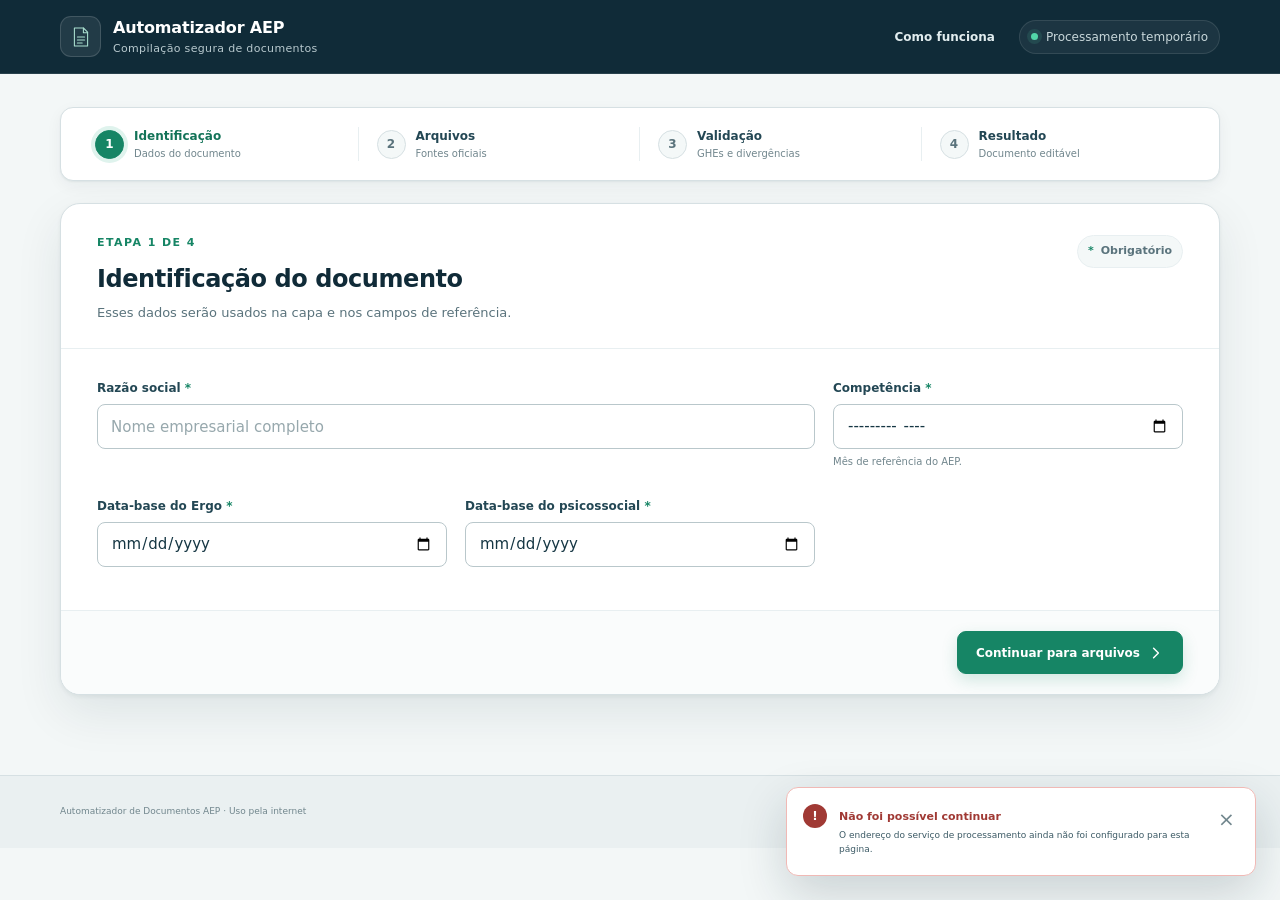
==== commit 7baa959b: "feat: simplify public document workflow" ====
--- a/frontend/index.html
+++ b/frontend/index.html
@@ -5,9 +5,9 @@
     <meta name="viewport" content="width=device-width, initial-scale=1">
     <meta name="description" content="Compile relatórios técnicos no modelo oficial da AEP, com validação e reconciliação de GHEs.">
     <title>Automatizador de Documentos AEP</title>
-    <link rel="stylesheet" href="./styles.css?v=0.2.0">
-    <script src="./config.js?v=0.2.0"></script>
-    <script src="./app.js?v=0.2.0" defer></script>
+    <link rel="stylesheet" href="./styles.css?v=0.3.0">
+    <script src="./config.js?v=0.3.0"></script>
+    <script src="./app.js?v=0.3.0" defer></script>
   </head>
   <body>
     <a class="skip-link" href="#conteudo">Ir para o conteúdo</a>
@@ -26,50 +26,17 @@
             <small>Compilação segura de documentos</small>
           </span>
         </a>
-        <div class="processing-badge">
-          <span class="processing-badge__dot" aria-hidden="true"></span>
-          Processamento temporário
+        <div class="topbar__actions">
+          <a class="topbar__link" href="./como-funciona.html">Como funciona</a>
+          <div class="processing-badge">
+            <span class="processing-badge__dot" aria-hidden="true"></span>
+            Processamento temporário
+          </div>
         </div>
       </div>
     </header>
 
     <main id="conteudo">
-      <section class="hero">
-        <div class="shell hero__grid">
-          <div class="hero__copy">
-            <p class="eyebrow">Documento editável, rastreável e padronizado</p>
-            <h1>Transforme os relatórios aprovados em um AEP completo.</h1>
-            <p class="hero__lead">
-              Envie as fontes oficiais, valide os GHEs e revise qualquer
-              divergência antes de gerar o Word no modelo da AEP.
-            </p>
-            <div class="hero__assurances" aria-label="Características">
-              <span>
-                <svg viewBox="0 0 20 20" aria-hidden="true"><path d="m5 10 3 3 7-7"></path></svg>
-                Armazenamento apenas temporário
-              </span>
-              <span>
-                <svg viewBox="0 0 20 20" aria-hidden="true"><path d="m5 10 3 3 7-7"></path></svg>
-                Sem novas conclusões técnicas
-              </span>
-              <span>
-                <svg viewBox="0 0 20 20" aria-hidden="true"><path d="m5 10 3 3 7-7"></path></svg>
-                Saída DOCX editável
-              </span>
-            </div>
-          </div>
-          <aside class="process-card" aria-label="Etapas do processo">
-            <p class="process-card__title">Como funciona</p>
-            <ol>
-              <li><span>1</span><div><strong>Envie</strong><small>Dados e fontes oficiais</small></div></li>
-              <li><span>2</span><div><strong>Valide</strong><small>Estrutura, conteúdo e GHEs</small></div></li>
-              <li><span>3</span><div><strong>Reconcilie</strong><small>Divergências sem correção silenciosa</small></div></li>
-              <li><span>4</span><div><strong>Gere</strong><small>Documento e relatório de auditoria</small></div></li>
-            </ol>
-          </aside>
-        </div>
-      </section>
-
       <div class="shell workspace">
         <nav class="stepper" aria-label="Progresso do formulário">
           <button class="stepper__item is-active" type="button" data-step-link="1" aria-current="step">
--- a/frontend/styles.css
+++ b/frontend/styles.css
@@ -182,6 +182,54 @@
   box-shadow: 0 0 0 4px rgb(82 214 168 / 12%);
 }
 
+.topbar__actions {
+  display: flex;
+  gap: 11px;
+  align-items: center;
+}
+
+.topbar__link {
+  display: inline-flex;
+  gap: 7px;
+  align-items: center;
+  min-height: 34px;
+  padding: 0 12px;
+  color: #e2edef;
+  border: 1px solid transparent;
+  border-radius: 8px;
+  font-size: 12px;
+  font-weight: 650;
+  text-decoration: none;
+  transition: color 130ms ease, background 130ms ease, border-color 130ms ease;
+}
+
+.topbar__link:hover {
+  color: var(--white);
+  background: rgb(255 255 255 / 7%);
+  border-color: rgb(255 255 255 / 11%);
+}
+
+.topbar__link:focus-visible {
+  outline: 2px solid var(--green-200);
+  outline-offset: 3px;
+}
+
+.topbar__link svg {
+  width: 15px;
+  height: 15px;
+}
+
+.topbar__link--primary {
+  color: var(--white);
+  background: var(--green-600);
+  border-color: var(--green-600);
+}
+
+.topbar__link--primary:hover {
+  background: var(--green-700);
+  border-color: var(--green-700);
+}
+
 .hero {
   position: relative;
   overflow: hidden;
@@ -1626,6 +1674,189 @@
   font-size: 9px;
 }
 
+.guide-hero__inner {
+  position: relative;
+  z-index: 1;
+  max-width: var(--shell);
+  min-height: 330px;
+  padding-block: 62px 66px;
+}
+
+.guide-hero__inner h1 {
+  max-width: 760px;
+}
+
+.guide-hero__button {
+  margin-top: 28px;
+}
+
+.guide-content {
+  padding-block: 54px 80px;
+}
+
+.guide-section-heading {
+  max-width: 720px;
+  margin-bottom: 24px;
+}
+
+.guide-section-heading h2,
+.guide-card h2,
+.guide-cta h2 {
+  margin: 0;
+  color: var(--ink-900);
+  font-size: 24px;
+  font-weight: 670;
+  letter-spacing: -0.025em;
+  line-height: 1.2;
+}
+
+.guide-steps {
+  display: grid;
+  grid-template-columns: repeat(4, minmax(0, 1fr));
+  gap: 14px;
+  margin: 0;
+  padding: 0;
+  list-style: none;
+}
+
+.guide-step {
+  min-height: 190px;
+  padding: 24px 22px;
+  background: var(--white);
+  border: 1px solid var(--ink-200);
+  border-radius: var(--radius-md);
+  box-shadow: var(--shadow-sm);
+}
+
+.guide-step__number {
+  display: grid;
+  width: 34px;
+  height: 34px;
+  margin-bottom: 23px;
+  place-items: center;
+  color: var(--green-700);
+  background: var(--green-100);
+  border-radius: 50%;
+  font-size: 12px;
+  font-weight: 750;
+}
+
+.guide-step strong {
+  color: var(--ink-900);
+  font-size: 15px;
+}
+
+.guide-step p {
+  margin: 7px 0 0;
+  color: var(--ink-600);
+  font-size: 12px;
+  line-height: 1.55;
+}
+
+.guide-grid {
+  display: grid;
+  grid-template-columns: repeat(2, minmax(0, 1fr));
+  gap: 16px;
+  margin-top: 44px;
+}
+
+.guide-card {
+  display: flex;
+  gap: 18px;
+  min-height: 230px;
+  padding: 29px 30px;
+  background: var(--white);
+  border: 1px solid var(--ink-200);
+  border-radius: var(--radius-md);
+  box-shadow: var(--shadow-sm);
+}
+
+.guide-card--wide {
+  grid-column: 1 / -1;
+  min-height: 0;
+}
+
+.guide-card--privacy {
+  background: var(--green-50);
+  border-color: var(--green-200);
+}
+
+.guide-card__icon {
+  display: grid;
+  flex: 0 0 43px;
+  width: 43px;
+  height: 43px;
+  place-items: center;
+  color: var(--green-700);
+  background: var(--green-100);
+  border-radius: 11px;
+}
+
+.guide-card__icon svg {
+  width: 23px;
+  height: 23px;
+}
+
+.guide-card h2 {
+  font-size: 19px;
+}
+
+.guide-card p:not(.section-kicker) {
+  margin: 12px 0 0;
+  color: var(--ink-600);
+  font-size: 12px;
+  line-height: 1.65;
+}
+
+.guide-checklist {
+  display: grid;
+  grid-template-columns: repeat(2, minmax(0, 1fr));
+  gap: 9px 28px;
+  margin: 18px 0 0;
+  padding: 0;
+  list-style: none;
+}
+
+.guide-checklist li {
+  position: relative;
+  padding-left: 22px;
+  color: var(--ink-700);
+  font-size: 12px;
+}
+
+.guide-checklist li::before {
+  position: absolute;
+  top: 3px;
+  left: 0;
+  display: grid;
+  width: 15px;
+  height: 15px;
+  place-items: center;
+  color: var(--white);
+  background: var(--green-600);
+  border-radius: 50%;
+  content: "✓";
+  font-size: 9px;
+  font-weight: 800;
+}
+
+.guide-cta {
+  display: flex;
+  align-items: center;
+  justify-content: space-between;
+  gap: 28px;
+  margin-top: 44px;
+  padding: 30px 34px;
+  background: var(--white);
+  border: 1px solid var(--ink-200);
+  border-radius: var(--radius-md);
+  box-shadow: var(--shadow-sm);
+}
+
+.guide-cta h2 {
+  font-size: 20px;
+}
+
 @keyframes spin {
   to {
     transform: rotate(360deg);
@@ -1667,6 +1898,10 @@
   .download-grid {
     grid-template-columns: 1fr;
   }
+
+  .guide-steps {
+    grid-template-columns: repeat(2, minmax(0, 1fr));
+  }
 }
 
 @media (max-width: 680px) {
@@ -1688,6 +1923,14 @@
     display: none;
   }
 
+  .topbar__actions {
+    gap: 0;
+  }
+
+  .topbar__link {
+    padding-inline: 9px;
+  }
+
   .hero__grid {
     min-height: 315px;
     padding-block: 40px 46px;
@@ -1703,6 +1946,49 @@
 
   .hero__assurances {
     display: grid;
+  }
+
+  .guide-hero__inner {
+    min-height: 0;
+    padding-block: 43px 48px;
+  }
+
+  .guide-hero__inner h1 {
+    font-size: 32px;
+  }
+
+  .guide-content {
+    padding-block: 36px 55px;
+  }
+
+  .guide-section-heading h2 {
+    font-size: 22px;
+  }
+
+  .guide-steps,
+  .guide-grid,
+  .guide-checklist {
+    grid-template-columns: 1fr;
+  }
+
+  .guide-step {
+    min-height: 0;
+  }
+
+  .guide-card,
+  .guide-card--wide {
+    grid-column: auto;
+  }
+
+  .guide-card {
+    min-height: 0;
+    padding: 24px 22px;
+  }
+
+  .guide-cta {
+    align-items: stretch;
+    flex-direction: column;
+    padding: 25px 22px;
   }
 
   .workspace {
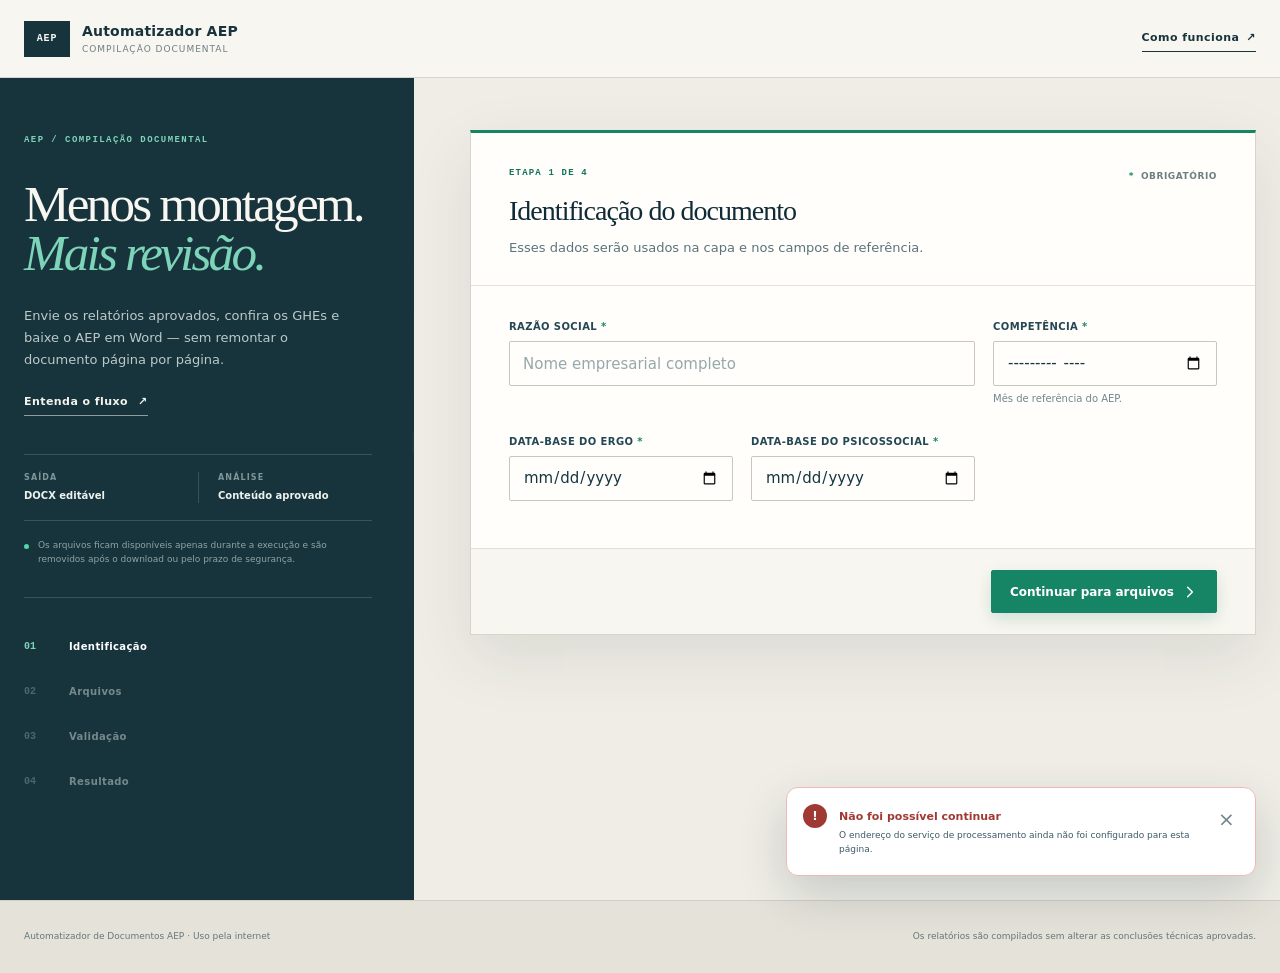
==== commit 535fe2c0: "feat: redesign public UI as editorial landing" ====
--- a/frontend/index.html
+++ b/frontend/index.html
@@ -5,58 +5,81 @@
     <meta name="viewport" content="width=device-width, initial-scale=1">
     <meta name="description" content="Compile relatórios técnicos no modelo oficial da AEP, com validação e reconciliação de GHEs.">
     <title>Automatizador de Documentos AEP</title>
-    <link rel="stylesheet" href="./styles.css?v=0.3.0">
-    <script src="./config.js?v=0.3.0"></script>
-    <script src="./app.js?v=0.3.0" defer></script>
+    <link rel="stylesheet" href="./styles.css?v=0.4.0">
+    <script src="./config.js?v=0.4.0"></script>
+    <script src="./app.js?v=0.4.0" defer></script>
   </head>
-  <body>
+  <body class="app-page">
     <a class="skip-link" href="#conteudo">Ir para o conteúdo</a>
 
     <header class="topbar">
       <div class="shell topbar__inner">
         <a class="brand" href="./" aria-label="Automatizador de Documentos AEP">
-          <span class="brand__mark" aria-hidden="true">
-            <svg viewBox="0 0 40 40" role="img">
-              <path d="M9 5h15l7 7v23H9z"></path>
-              <path d="M24 5v8h7M14 20h12M14 25h12M14 30h8"></path>
-            </svg>
-          </span>
+          <span class="brand__mark brand__mark--type" aria-hidden="true">AEP</span>
           <span>
             <strong>Automatizador AEP</strong>
-            <small>Compilação segura de documentos</small>
+            <small>Compilação documental</small>
           </span>
         </a>
-        <div class="topbar__actions">
-          <a class="topbar__link" href="./como-funciona.html">Como funciona</a>
-          <div class="processing-badge">
-            <span class="processing-badge__dot" aria-hidden="true"></span>
-            Processamento temporário
-          </div>
-        </div>
+        <a class="topbar__link" href="./como-funciona.html">
+          Como funciona <span aria-hidden="true">↗</span>
+        </a>
       </div>
     </header>
 
-    <main id="conteudo">
-      <div class="shell workspace">
-        <nav class="stepper" aria-label="Progresso do formulário">
+    <main id="conteudo" class="app-landing">
+      <div class="shell app-landing__grid">
+        <aside class="app-intro" aria-labelledby="app-intro-title">
+          <div class="app-intro__copy">
+            <p class="app-intro__folio">AEP / COMPILAÇÃO DOCUMENTAL</p>
+            <h1 id="app-intro-title">Menos montagem.<br><em>Mais revisão.</em></h1>
+            <p class="app-intro__lead">
+              Envie os relatórios aprovados, confira os GHEs e baixe o AEP em
+              Word — sem remontar o documento página por página.
+            </p>
+            <a class="app-intro__link" href="./como-funciona.html">
+              Entenda o fluxo <span aria-hidden="true">↗</span>
+            </a>
+          </div>
+
+          <dl class="app-intro__facts">
+            <div>
+              <dt>Saída</dt>
+              <dd>DOCX editável</dd>
+            </div>
+            <div>
+              <dt>Análise</dt>
+              <dd>Conteúdo aprovado</dd>
+            </div>
+          </dl>
+
+          <p class="app-intro__privacy">
+            <span aria-hidden="true"></span>
+            Os arquivos ficam disponíveis apenas durante a execução e são
+            removidos após o download ou pelo prazo de segurança.
+          </p>
+
+          <nav class="stepper" aria-label="Progresso do formulário">
           <button class="stepper__item is-active" type="button" data-step-link="1" aria-current="step">
-            <span>1</span>
+            <span>01</span>
             <span><strong>Identificação</strong><small>Dados do documento</small></span>
           </button>
           <button class="stepper__item" type="button" data-step-link="2">
-            <span>2</span>
+            <span>02</span>
             <span><strong>Arquivos</strong><small>Fontes oficiais</small></span>
           </button>
           <button class="stepper__item" type="button" data-step-link="3" disabled>
-            <span>3</span>
+            <span>03</span>
             <span><strong>Validação</strong><small>GHEs e divergências</small></span>
           </button>
           <button class="stepper__item" type="button" data-step-link="4" disabled>
-            <span>4</span>
+            <span>04</span>
             <span><strong>Resultado</strong><small>Documento editável</small></span>
           </button>
-        </nav>
-
+          </nav>
+        </aside>
+
+        <div class="workspace">
         <form id="aep-form" novalidate>
           <section class="panel" id="step-1" data-step="1">
             <div class="section-heading">
@@ -483,6 +506,7 @@
           </div>
           <button type="button" id="dismiss-error" aria-label="Fechar aviso">×</button>
         </section>
+        </div>
       </div>
     </main>
 
--- a/frontend/styles.css
+++ b/frontend/styles.css
@@ -2126,3 +2126,942 @@
     transition-duration: 0.01ms !important;
   }
 }
+
+/* Direção editorial: landing page e manual do produto */
+
+.app-page,
+.guide-page {
+  color: #17343d;
+  background: #efede6;
+}
+
+.app-page .shell,
+.guide-page .shell {
+  width: min(calc(100% - 48px), 1280px);
+}
+
+.app-page .topbar,
+.guide-page .topbar {
+  height: 78px;
+  color: #17343d;
+  background: #f8f6f0;
+  border-bottom: 1px solid #d7d4cb;
+}
+
+.app-page .brand,
+.guide-page .brand {
+  color: #17343d;
+}
+
+.brand__mark--type {
+  width: 46px;
+  height: 36px;
+  color: #f8f6f0;
+  background: #17343d;
+  border: 0;
+  border-radius: 0;
+  font-family: "Courier New", Courier, monospace;
+  font-size: 10px;
+  font-weight: 800;
+  letter-spacing: 0.08em;
+}
+
+.app-page .brand strong,
+.guide-page .brand strong {
+  font-size: 14px;
+  font-weight: 760;
+  letter-spacing: 0.015em;
+}
+
+.app-page .brand small,
+.guide-page .brand small {
+  color: #6f7e80;
+  font-size: 9px;
+  letter-spacing: 0.11em;
+  text-transform: uppercase;
+}
+
+.app-page .topbar__link,
+.guide-page .topbar__link {
+  min-height: auto;
+  padding: 5px 0 4px;
+  color: #17343d;
+  background: transparent;
+  border: 0;
+  border-bottom: 1px solid #17343d;
+  border-radius: 0;
+  font-size: 11px;
+  letter-spacing: 0.04em;
+}
+
+.app-page .topbar__link:hover,
+.guide-page .topbar__link:hover {
+  color: #137358;
+  background: transparent;
+  border-color: #137358;
+}
+
+.guide-page .topbar__link--primary {
+  color: #17343d;
+  background: transparent;
+}
+
+.app-landing {
+  overflow: hidden;
+  background: #efede6;
+}
+
+.app-landing__grid {
+  display: grid;
+  grid-template-columns: minmax(330px, 390px) minmax(0, 1fr);
+  gap: 56px;
+  min-height: calc(100vh - 78px);
+}
+
+.app-intro {
+  position: relative;
+  z-index: 1;
+  display: flex;
+  flex-direction: column;
+  min-width: 0;
+  min-height: calc(100vh - 78px);
+  padding: 56px 42px 46px 0;
+  color: #f5f3ed;
+  background: #17343d;
+}
+
+.app-intro::before {
+  position: absolute;
+  z-index: -2;
+  top: 0;
+  right: 100%;
+  bottom: 0;
+  width: 100vw;
+  background: #17343d;
+  content: "";
+}
+
+.app-intro::after {
+  position: absolute;
+  z-index: -1;
+  top: 205px;
+  right: 12px;
+  color: rgb(255 255 255 / 3%);
+  content: "AEP";
+  font-family: Georgia, "Times New Roman", serif;
+  font-size: 156px;
+  font-weight: 700;
+  letter-spacing: -0.09em;
+  line-height: 0.8;
+  pointer-events: none;
+  transform: rotate(-90deg) translateX(20%);
+  transform-origin: right top;
+}
+
+.app-intro__copy {
+  position: relative;
+}
+
+.app-intro__folio {
+  margin: 0 0 31px;
+  color: #7dd4b8;
+  font-family: "Courier New", Courier, monospace;
+  font-size: 9px;
+  font-weight: 700;
+  letter-spacing: 0.16em;
+}
+
+.app-intro h1 {
+  margin: 0;
+  color: #f8f6f0;
+  font-family: Georgia, "Times New Roman", serif;
+  font-size: clamp(43px, 4vw, 59px);
+  font-weight: 400;
+  letter-spacing: -0.055em;
+  line-height: 0.97;
+}
+
+.app-intro h1 em {
+  color: #7dd4b8;
+  font-weight: 400;
+}
+
+.app-intro__lead {
+  max-width: 330px;
+  margin: 27px 0 0;
+  color: #bdc9c8;
+  font-size: 13px;
+  line-height: 1.7;
+}
+
+.app-intro__link {
+  display: inline-flex;
+  gap: 10px;
+  align-items: center;
+  margin-top: 23px;
+  padding-bottom: 4px;
+  color: #f5f3ed;
+  border-bottom: 1px solid rgb(245 243 237 / 55%);
+  font-size: 11px;
+  font-weight: 700;
+  letter-spacing: 0.04em;
+  text-decoration: none;
+}
+
+.app-intro__link:hover {
+  color: #7dd4b8;
+  border-color: #7dd4b8;
+}
+
+.app-intro__facts {
+  display: grid;
+  grid-template-columns: repeat(2, minmax(0, 1fr));
+  margin: 38px 0 0;
+  padding: 17px 0;
+  border-top: 1px solid rgb(255 255 255 / 15%);
+  border-bottom: 1px solid rgb(255 255 255 / 15%);
+}
+
+.app-intro__facts div + div {
+  padding-left: 19px;
+  border-left: 1px solid rgb(255 255 255 / 15%);
+}
+
+.app-intro__facts dt,
+.app-intro__facts dd {
+  margin: 0;
+}
+
+.app-intro__facts dt {
+  color: #7f9799;
+  font-size: 8px;
+  font-weight: 700;
+  letter-spacing: 0.14em;
+  text-transform: uppercase;
+}
+
+.app-intro__facts dd {
+  margin-top: 4px;
+  color: #eef2ef;
+  font-size: 10px;
+  font-weight: 650;
+}
+
+.app-intro__privacy {
+  display: flex;
+  gap: 9px;
+  align-items: flex-start;
+  margin: 18px 0 0;
+  color: #8fa3a4;
+  font-size: 9px;
+  line-height: 1.55;
+}
+
+.app-intro__privacy > span {
+  flex: 0 0 5px;
+  width: 5px;
+  height: 5px;
+  margin-top: 5px;
+  background: #52d6a8;
+  border-radius: 50%;
+}
+
+.app-page .stepper {
+  display: grid;
+  grid-template-columns: 1fr;
+  margin: 31px 0 0;
+  padding: 26px 0 0;
+  background: transparent;
+  border: 0;
+  border-top: 1px solid rgb(255 255 255 / 15%);
+  border-radius: 0;
+  box-shadow: none;
+}
+
+.app-page .stepper__item {
+  display: grid;
+  grid-template-columns: 37px minmax(0, 1fr);
+  gap: 8px;
+  align-items: center;
+  min-height: 45px;
+  padding: 0;
+  text-align: left;
+  border: 0;
+  opacity: 0.55;
+}
+
+.app-page .stepper__item::after {
+  display: none;
+}
+
+.app-page .stepper__item > span:first-child {
+  display: block;
+  width: auto;
+  height: auto;
+  color: #789093;
+  background: transparent;
+  border: 0;
+  border-radius: 0;
+  font-family: "Courier New", Courier, monospace;
+  font-size: 10px;
+  font-weight: 700;
+}
+
+.app-page .stepper__item > span:last-child {
+  display: block;
+}
+
+.app-page .stepper__item strong {
+  color: #c3cfce;
+  font-size: 10px;
+  font-weight: 650;
+  letter-spacing: 0.04em;
+}
+
+.app-page .stepper__item small {
+  display: none;
+}
+
+.app-page .stepper__item.is-active,
+.app-page .stepper__item.is-complete {
+  opacity: 1;
+}
+
+.app-page .stepper__item.is-active > span:first-child,
+.app-page .stepper__item.is-complete > span:first-child {
+  color: #7dd4b8;
+  background: transparent;
+  border: 0;
+  box-shadow: none;
+}
+
+.app-page .stepper__item.is-active strong {
+  color: #fff;
+}
+
+.app-page .stepper__item.is-complete strong {
+  color: #a8bab9;
+}
+
+.app-page .workspace {
+  min-width: 0;
+  margin: 0;
+  padding: 52px 0 84px;
+}
+
+.app-page .panel {
+  background: #fffefb;
+  border: 1px solid #d7d4cb;
+  border-top: 3px solid #168565;
+  border-radius: 0;
+  box-shadow: 0 22px 60px rgb(32 48 51 / 10%);
+}
+
+.app-page .section-heading {
+  padding: 34px 38px 28px;
+  border-bottom-color: #e6e2d9;
+}
+
+.app-page .section-heading h2 {
+  font-family: Georgia, "Times New Roman", serif;
+  font-size: 28px;
+  font-weight: 400;
+  letter-spacing: -0.035em;
+}
+
+.app-page .section-kicker {
+  color: #137358;
+  font-family: "Courier New", Courier, monospace;
+  font-size: 9px;
+}
+
+.app-page .required-note {
+  padding: 3px 0;
+  color: #6f7e80;
+  background: transparent;
+  border: 0;
+  border-radius: 0;
+  font-size: 9px;
+  letter-spacing: 0.06em;
+  text-transform: uppercase;
+}
+
+.app-page .field-grid {
+  padding: 33px 38px 42px;
+}
+
+.app-page .field label {
+  font-size: 10px;
+  letter-spacing: 0.04em;
+  text-transform: uppercase;
+}
+
+.app-page .field input,
+.app-page .reconciliation-choice select {
+  background: #fffefb;
+  border-color: #c9c6bd;
+  border-radius: 2px;
+}
+
+.app-page .button {
+  border-radius: 2px;
+}
+
+.app-page .panel__footer {
+  padding: 21px 38px;
+  background: #f8f6f0;
+  border-top-color: #e1ded5;
+}
+
+.app-page .mode-option,
+.app-page .upload-card,
+.app-page .privacy-note,
+.app-page .metric,
+.app-page .result-block,
+.app-page .compatibility-card,
+.app-page .download-card {
+  border-radius: 2px;
+}
+
+.app-page .mode-option:has(input:checked) {
+  box-shadow: inset 3px 0 0 #168565;
+}
+
+.app-page .secure-chip {
+  padding: 3px 0;
+  background: transparent;
+  border: 0;
+  border-radius: 0;
+  font-size: 9px;
+  letter-spacing: 0.05em;
+  text-transform: uppercase;
+}
+
+.app-page .footer,
+.guide-page .footer {
+  color: #66777a;
+  background: #e5e2d9;
+  border-top-color: #d1cec5;
+}
+
+.guide-masthead {
+  position: relative;
+  overflow: hidden;
+  padding: 70px 0 82px;
+  color: #f8f6f0;
+  background: #17343d;
+}
+
+.guide-masthead::after {
+  position: absolute;
+  right: -25px;
+  bottom: -95px;
+  color: rgb(255 255 255 / 3%);
+  content: "04";
+  font-family: Georgia, "Times New Roman", serif;
+  font-size: 330px;
+  font-weight: 700;
+  letter-spacing: -0.12em;
+  line-height: 1;
+  pointer-events: none;
+}
+
+.guide-masthead .shell {
+  position: relative;
+  z-index: 1;
+}
+
+.guide-masthead__folio {
+  margin: 0 0 44px;
+  color: #7dd4b8;
+  font-family: "Courier New", Courier, monospace;
+  font-size: 9px;
+  font-weight: 700;
+  letter-spacing: 0.17em;
+}
+
+.guide-masthead__grid {
+  display: grid;
+  grid-template-columns: minmax(0, 1.45fr) minmax(260px, 0.55fr);
+  gap: 90px;
+  align-items: end;
+}
+
+.guide-masthead h1 {
+  max-width: 830px;
+  margin: 0;
+  font-family: Georgia, "Times New Roman", serif;
+  font-size: clamp(48px, 6vw, 76px);
+  font-weight: 400;
+  letter-spacing: -0.06em;
+  line-height: 0.98;
+}
+
+.guide-masthead h1 em {
+  color: #7dd4b8;
+  font-weight: 400;
+}
+
+.guide-masthead__summary {
+  padding-left: 24px;
+  border-left: 1px solid rgb(255 255 255 / 22%);
+}
+
+.guide-masthead__summary p {
+  margin: 0;
+  color: #bcc9c8;
+  font-size: 13px;
+  line-height: 1.7;
+}
+
+.guide-masthead__summary a {
+  display: inline-flex;
+  gap: 13px;
+  margin-top: 24px;
+  padding-bottom: 4px;
+  color: #f8f6f0;
+  border-bottom: 1px solid rgb(255 255 255 / 55%);
+  font-size: 11px;
+  font-weight: 700;
+  text-decoration: none;
+}
+
+.guide-manual {
+  padding-block: 74px 90px;
+}
+
+.manual-heading {
+  display: grid;
+  grid-template-columns: minmax(190px, 0.35fr) minmax(0, 1fr);
+  gap: 55px;
+  align-items: start;
+  margin-bottom: 38px;
+}
+
+.manual-heading p,
+.manual-block__label,
+.retention-band > div:first-child > p,
+.guide-action > p {
+  margin: 3px 0 0;
+  color: #137358;
+  font-family: "Courier New", Courier, monospace;
+  font-size: 9px;
+  font-weight: 700;
+  letter-spacing: 0.15em;
+}
+
+.manual-heading h2 {
+  max-width: 650px;
+  margin: 0;
+  font-family: Georgia, "Times New Roman", serif;
+  font-size: 34px;
+  font-weight: 400;
+  letter-spacing: -0.04em;
+  line-height: 1.15;
+}
+
+.process-list {
+  margin: 0;
+  padding: 0;
+  border-top: 1px solid #bfc1ba;
+  list-style: none;
+}
+
+.process-list li {
+  display: grid;
+  grid-template-columns: 85px 180px minmax(0, 1fr);
+  gap: 24px;
+  align-items: baseline;
+  padding: 27px 0 29px;
+  border-bottom: 1px solid #d1cfc7;
+}
+
+.process-list li > span {
+  color: #168565;
+  font-family: "Courier New", Courier, monospace;
+  font-size: 11px;
+  font-weight: 700;
+}
+
+.process-list h3 {
+  margin: 0;
+  color: #17343d;
+  font-family: Georgia, "Times New Roman", serif;
+  font-size: 24px;
+  font-weight: 400;
+}
+
+.process-list p {
+  max-width: 620px;
+  margin: 0;
+  color: #5c6d70;
+  font-size: 12px;
+  line-height: 1.65;
+}
+
+.manual-split {
+  display: grid;
+  grid-template-columns: repeat(2, minmax(0, 1fr));
+  margin-top: 76px;
+  border-top: 1px solid #bfc1ba;
+  border-bottom: 1px solid #bfc1ba;
+}
+
+.manual-block {
+  min-height: 390px;
+  padding: 45px 52px 50px 0;
+}
+
+.manual-block + .manual-block {
+  padding-right: 0;
+  padding-left: 52px;
+  border-left: 1px solid #bfc1ba;
+}
+
+.manual-block h2 {
+  max-width: 460px;
+  margin: 24px 0 0;
+  font-family: Georgia, "Times New Roman", serif;
+  font-size: 34px;
+  font-weight: 400;
+  letter-spacing: -0.04em;
+  line-height: 1.1;
+}
+
+.manual-block > p:not(.manual-block__label) {
+  max-width: 480px;
+  margin: 29px 0 0;
+  color: #5c6d70;
+  font-size: 12px;
+  line-height: 1.75;
+}
+
+.manual-checklist {
+  margin: 31px 0 0;
+  padding: 0;
+  list-style: none;
+}
+
+.manual-checklist li {
+  padding: 10px 0;
+  color: #42575b;
+  border-top: 1px solid #d2d0c8;
+  font-size: 11px;
+}
+
+.manual-checklist li::before {
+  margin-right: 13px;
+  color: #168565;
+  content: "—";
+}
+
+.retention-band {
+  display: grid;
+  grid-template-columns: minmax(220px, 0.65fr) minmax(0, 1fr);
+  gap: 70px;
+  margin-top: 76px;
+  padding: 46px 48px;
+  color: #f8f6f0;
+  background: #17343d;
+  border-left: 7px solid #52d6a8;
+}
+
+.retention-band > div:first-child > p {
+  color: #7dd4b8;
+}
+
+.retention-band h2 {
+  margin: 18px 0 0;
+  font-family: Georgia, "Times New Roman", serif;
+  font-size: 32px;
+  font-weight: 400;
+  letter-spacing: -0.04em;
+}
+
+.retention-band__copy p {
+  margin: 0;
+  color: #bdc9c8;
+  font-size: 11px;
+  line-height: 1.75;
+}
+
+.retention-band__copy p + p {
+  margin-top: 13px;
+}
+
+.guide-action {
+  max-width: 780px;
+  margin: 92px auto 0;
+  text-align: center;
+}
+
+.guide-action h2 {
+  margin: 20px 0 0;
+  font-family: Georgia, "Times New Roman", serif;
+  font-size: 42px;
+  font-weight: 400;
+  letter-spacing: -0.045em;
+  line-height: 1.08;
+}
+
+.guide-action a {
+  display: inline-flex;
+  gap: 15px;
+  margin-top: 31px;
+  padding-bottom: 5px;
+  color: #17343d;
+  border-bottom: 1px solid #17343d;
+  font-size: 11px;
+  font-weight: 750;
+  letter-spacing: 0.04em;
+  text-decoration: none;
+}
+
+@media (max-width: 1100px) {
+  .app-landing__grid {
+    grid-template-columns: minmax(285px, 325px) minmax(0, 1fr);
+    gap: 32px;
+  }
+
+  .app-intro {
+    padding-right: 28px;
+  }
+
+  .app-intro h1 {
+    font-size: 46px;
+  }
+
+  .app-page .field-grid {
+    grid-template-columns: repeat(2, minmax(0, 1fr));
+  }
+}
+
+@media (max-width: 840px) {
+  .app-page .shell,
+  .guide-page .shell {
+    width: min(calc(100% - 32px), 1280px);
+  }
+
+  .app-landing__grid {
+    grid-template-columns: 1fr;
+    gap: 0;
+  }
+
+  .app-intro {
+    min-height: 0;
+    padding: 42px 0 31px;
+  }
+
+  .app-intro::before {
+    right: auto;
+    left: 50%;
+    width: 100vw;
+    transform: translateX(-50%);
+  }
+
+  .app-intro::after {
+    top: 80px;
+    right: -10px;
+    font-size: 120px;
+  }
+
+  .app-intro__lead {
+    max-width: 520px;
+  }
+
+  .app-intro__facts {
+    max-width: 520px;
+  }
+
+  .app-page .stepper {
+    grid-template-columns: repeat(4, minmax(0, 1fr));
+    gap: 12px;
+    margin-top: 27px;
+    padding-top: 18px;
+  }
+
+  .app-page .stepper__item {
+    display: block;
+    min-height: 40px;
+  }
+
+  .app-page .stepper__item > span:first-child {
+    margin-bottom: 5px;
+  }
+
+  .app-page .workspace {
+    padding-top: 31px;
+  }
+
+  .guide-masthead__grid {
+    grid-template-columns: 1fr;
+    gap: 42px;
+  }
+
+  .guide-masthead__summary {
+    max-width: 520px;
+  }
+
+  .manual-heading {
+    grid-template-columns: 1fr;
+    gap: 20px;
+  }
+
+  .manual-split {
+    grid-template-columns: 1fr;
+  }
+
+  .manual-block {
+    min-height: 0;
+    padding-right: 0;
+  }
+
+  .manual-block + .manual-block {
+    padding-left: 0;
+    border-top: 1px solid #bfc1ba;
+    border-left: 0;
+  }
+
+  .retention-band {
+    grid-template-columns: 1fr;
+    gap: 30px;
+  }
+}
+
+@media (max-width: 600px) {
+  .app-page .topbar,
+  .guide-page .topbar {
+    height: 68px;
+  }
+
+  .brand__mark--type {
+    width: 39px;
+    height: 32px;
+    font-size: 9px;
+  }
+
+  .app-page .topbar__link,
+  .guide-page .topbar__link {
+    font-size: 10px;
+  }
+
+  .app-intro {
+    padding-block: 35px 27px;
+  }
+
+  .app-intro__folio {
+    margin-bottom: 23px;
+  }
+
+  .app-intro h1 {
+    font-size: 42px;
+  }
+
+  .app-intro__lead {
+    margin-top: 21px;
+    font-size: 12px;
+  }
+
+  .app-intro__facts {
+    display: none;
+  }
+
+  .app-intro__privacy {
+    margin-top: 21px;
+  }
+
+  .app-page .stepper {
+    gap: 7px;
+  }
+
+  .app-page .stepper__item strong {
+    font-size: 8px;
+    letter-spacing: 0;
+  }
+
+  .app-page .workspace {
+    padding-block: 22px 55px;
+  }
+
+  .app-page .panel {
+    border-right: 0;
+    border-left: 0;
+  }
+
+  .app-page .section-heading {
+    padding: 27px 21px 23px;
+  }
+
+  .app-page .section-heading h2 {
+    font-size: 24px;
+  }
+
+  .app-page .field-grid {
+    grid-template-columns: 1fr;
+    padding: 25px 21px 31px;
+  }
+
+  .app-page .field--wide {
+    grid-column: auto;
+  }
+
+  .app-page .panel__footer {
+    padding: 18px 21px;
+  }
+
+  .guide-masthead {
+    padding: 48px 0 56px;
+  }
+
+  .guide-masthead__folio {
+    margin-bottom: 30px;
+  }
+
+  .guide-masthead h1 {
+    font-size: 44px;
+  }
+
+  .guide-masthead__summary {
+    padding-left: 0;
+    border-left: 0;
+  }
+
+  .guide-manual {
+    padding-block: 52px 65px;
+  }
+
+  .manual-heading h2,
+  .manual-block h2 {
+    font-size: 29px;
+  }
+
+  .process-list li {
+    grid-template-columns: 48px minmax(0, 1fr);
+    gap: 9px 15px;
+  }
+
+  .process-list p {
+    grid-column: 2;
+  }
+
+  .manual-split,
+  .retention-band {
+    margin-top: 56px;
+  }
+
+  .manual-block {
+    padding-block: 37px 41px;
+  }
+
+  .retention-band {
+    padding: 34px 25px;
+  }
+
+  .guide-action {
+    margin-top: 66px;
+  }
+
+  .guide-action h2 {
+    font-size: 34px;
+  }
+}
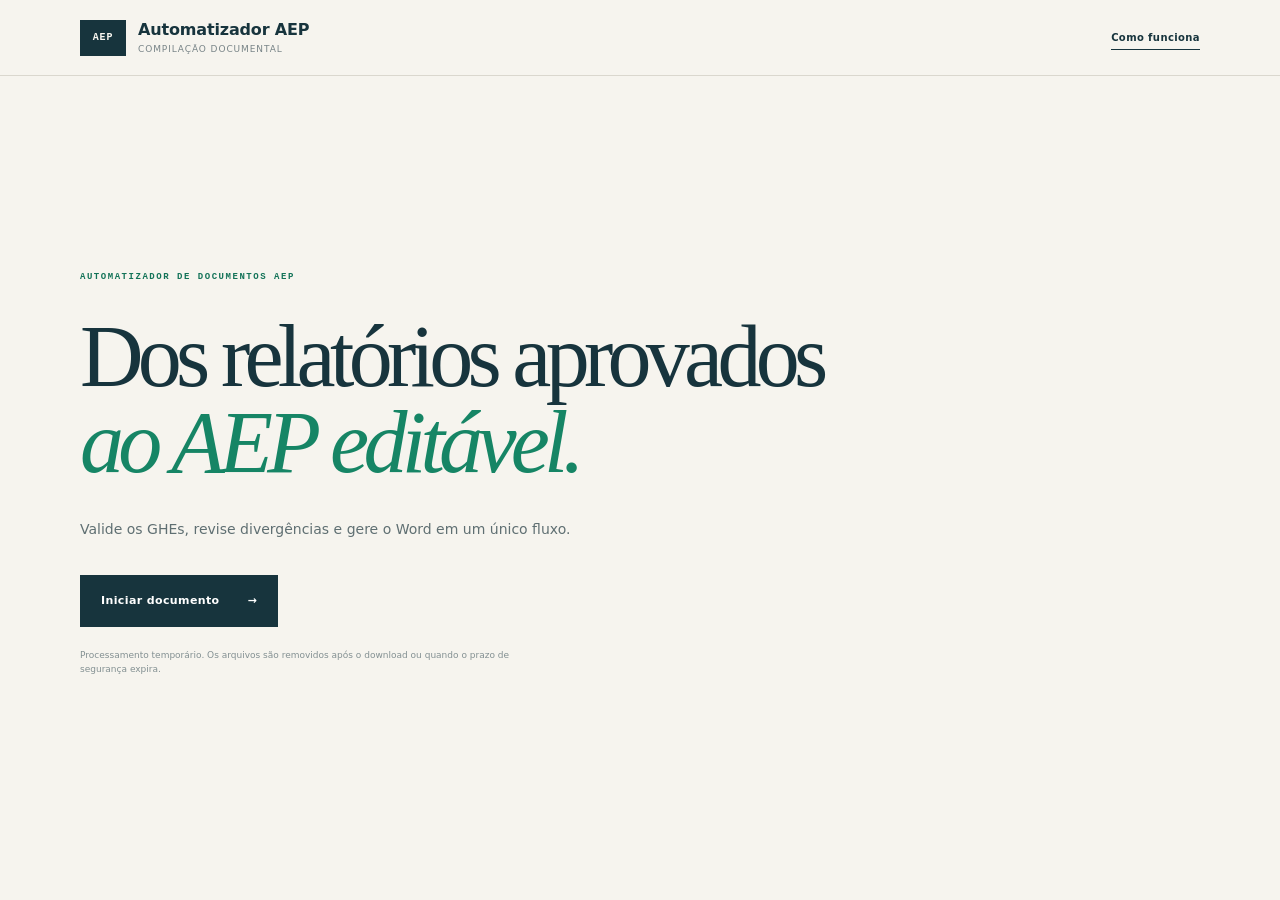
==== commit 59cc4e58: "feat: separate minimal landing from document workflow" ====
--- a/frontend/index.html
+++ b/frontend/index.html
@@ -3,13 +3,11 @@
   <head>
     <meta charset="utf-8">
     <meta name="viewport" content="width=device-width, initial-scale=1">
-    <meta name="description" content="Compile relatórios técnicos no modelo oficial da AEP, com validação e reconciliação de GHEs.">
+    <meta name="description" content="Valide os relatórios aprovados e gere o documento AEP em Word.">
     <title>Automatizador de Documentos AEP</title>
-    <link rel="stylesheet" href="./styles.css?v=0.4.0">
-    <script src="./config.js?v=0.4.0"></script>
-    <script src="./app.js?v=0.4.0" defer></script>
+    <link rel="stylesheet" href="./styles.css?v=0.5.0">
   </head>
-  <body class="app-page">
+  <body class="landing-page">
     <a class="skip-link" href="#conteudo">Ir para o conteúdo</a>
 
     <header class="topbar">
@@ -21,500 +19,25 @@
             <small>Compilação documental</small>
           </span>
         </a>
-        <a class="topbar__link" href="./como-funciona.html">
-          Como funciona <span aria-hidden="true">↗</span>
-        </a>
+        <a class="topbar__link" href="./como-funciona.html">Como funciona</a>
       </div>
     </header>
 
-    <main id="conteudo" class="app-landing">
-      <div class="shell app-landing__grid">
-        <aside class="app-intro" aria-labelledby="app-intro-title">
-          <div class="app-intro__copy">
-            <p class="app-intro__folio">AEP / COMPILAÇÃO DOCUMENTAL</p>
-            <h1 id="app-intro-title">Menos montagem.<br><em>Mais revisão.</em></h1>
-            <p class="app-intro__lead">
-              Envie os relatórios aprovados, confira os GHEs e baixe o AEP em
-              Word — sem remontar o documento página por página.
-            </p>
-            <a class="app-intro__link" href="./como-funciona.html">
-              Entenda o fluxo <span aria-hidden="true">↗</span>
-            </a>
-          </div>
-
-          <dl class="app-intro__facts">
-            <div>
-              <dt>Saída</dt>
-              <dd>DOCX editável</dd>
-            </div>
-            <div>
-              <dt>Análise</dt>
-              <dd>Conteúdo aprovado</dd>
-            </div>
-          </dl>
-
-          <p class="app-intro__privacy">
-            <span aria-hidden="true"></span>
-            Os arquivos ficam disponíveis apenas durante a execução e são
-            removidos após o download ou pelo prazo de segurança.
-          </p>
-
-          <nav class="stepper" aria-label="Progresso do formulário">
-          <button class="stepper__item is-active" type="button" data-step-link="1" aria-current="step">
-            <span>01</span>
-            <span><strong>Identificação</strong><small>Dados do documento</small></span>
-          </button>
-          <button class="stepper__item" type="button" data-step-link="2">
-            <span>02</span>
-            <span><strong>Arquivos</strong><small>Fontes oficiais</small></span>
-          </button>
-          <button class="stepper__item" type="button" data-step-link="3" disabled>
-            <span>03</span>
-            <span><strong>Validação</strong><small>GHEs e divergências</small></span>
-          </button>
-          <button class="stepper__item" type="button" data-step-link="4" disabled>
-            <span>04</span>
-            <span><strong>Resultado</strong><small>Documento editável</small></span>
-          </button>
-          </nav>
-        </aside>
-
-        <div class="workspace">
-        <form id="aep-form" novalidate>
-          <section class="panel" id="step-1" data-step="1">
-            <div class="section-heading">
-              <div>
-                <p class="section-kicker">Etapa 1 de 4</p>
-                <h2>Identificação do documento</h2>
-                <p>Esses dados serão usados na capa e nos campos de referência.</p>
-              </div>
-              <span class="required-note"><i aria-hidden="true">*</i> Obrigatório</span>
-            </div>
-
-            <div class="field-grid">
-              <div class="field field--wide">
-                <label for="company-name">Razão social <span aria-hidden="true">*</span></label>
-                <input id="company-name" name="company_name" type="text" maxlength="240" autocomplete="organization" placeholder="Nome empresarial completo" required>
-                <p class="field-error" id="company-name-error"></p>
-              </div>
-              <div class="field">
-                <label for="competence">Competência <span aria-hidden="true">*</span></label>
-                <input id="competence" name="competence" type="month" required>
-                <p class="field-hint">Mês de referência do AEP.</p>
-                <p class="field-error" id="competence-error"></p>
-              </div>
-              <div class="field">
-                <label for="ergo-date">Data-base do Ergo <span aria-hidden="true">*</span></label>
-                <input id="ergo-date" name="ergo_reference_date" type="date" required>
-                <p class="field-error" id="ergo-reference-date-error"></p>
-              </div>
-              <div class="field">
-                <label for="psychosocial-date">Data-base do psicossocial <span aria-hidden="true">*</span></label>
-                <input id="psychosocial-date" name="psychosocial_reference_date" type="date" required>
-                <p class="field-error" id="psychosocial-reference-date-error"></p>
-              </div>
-            </div>
-
-            <div class="panel__footer">
-              <span></span>
-              <button class="button button--primary" type="button" data-next-step="2">
-                Continuar para arquivos
-                <svg viewBox="0 0 20 20" aria-hidden="true"><path d="m7 4 6 6-6 6"></path></svg>
-              </button>
-            </div>
-          </section>
-
-          <section class="panel" id="step-2" data-step="2" hidden>
-            <div class="section-heading">
-              <div>
-                <p class="section-kicker">Etapa 2 de 4</p>
-                <h2>Fontes para compilação</h2>
-                <p>Use somente os documentos aprovados. Os arquivos são processados temporariamente.</p>
-              </div>
-              <span class="secure-chip">
-                <svg viewBox="0 0 20 20" aria-hidden="true"><path d="M5 9V6a5 5 0 0 1 10 0v3M4 9h12v9H4z"></path></svg>
-                Área temporária
-              </span>
-            </div>
-
-            <fieldset class="mode-picker">
-              <legend>Modo das análises técnicas</legend>
-              <label class="mode-option">
-                <input type="radio" name="analysis_mode" value="integrated" checked>
-                <span class="mode-option__check" aria-hidden="true"></span>
-                <span>
-                  <strong>Relatório integrado</strong>
-                  <small>Um arquivo com as análises psicossocial e ergonômica.</small>
-                </span>
-                <em>Recomendado</em>
-              </label>
-              <label class="mode-option">
-                <input type="radio" name="analysis_mode" value="separate">
-                <span class="mode-option__check" aria-hidden="true"></span>
-                <span>
-                  <strong>Análises separadas</strong>
-                  <small>Um arquivo do Agente 1 e outro do Agente 2.</small>
-                </span>
-              </label>
-            </fieldset>
-
-            <div class="upload-group">
-              <div class="upload-group__heading">
-                <span>1</span>
-                <div>
-                  <h3>Fontes oficiais</h3>
-                  <p>Definem os GHEs, os resultados e as evidências visuais.</p>
-                </div>
-              </div>
-              <div class="upload-grid">
-                <label class="upload-card" data-upload-card>
-                  <input type="file" name="ghe_spreadsheet" accept=".xlsx" required>
-                  <span class="upload-card__icon upload-card__icon--sheet" aria-hidden="true">
-                    <svg viewBox="0 0 24 24"><path d="M6 2h9l4 4v16H6zM15 2v5h4M9 11h7M9 15h7M9 19h7"></path></svg>
-                  </span>
-                  <span class="upload-card__body">
-                    <strong>Planilha oficial dos GHEs <i>*</i></strong>
-                    <small>Códigos, setores, cargos e população.</small>
-                    <span class="upload-card__action">Selecionar .xlsx</span>
-                    <span class="upload-card__file" data-file-label>Nenhum arquivo selecionado</span>
-                  </span>
-                  <button class="upload-card__remove" type="button" data-remove-file aria-label="Remover arquivo" hidden>×</button>
-                </label>
-
-                <label class="upload-card" data-upload-card>
-                  <input type="file" name="psychosocial_report" accept=".docx" required>
-                  <span class="upload-card__icon" aria-hidden="true">
-                    <svg viewBox="0 0 24 24"><path d="M6 2h9l4 4v16H6zM15 2v5h4M9 12h7M9 16h7"></path></svg>
-                  </span>
-                  <span class="upload-card__body">
-                    <strong>Relatório psicossocial bruto <i>*</i></strong>
-                    <small>Painéis, matrizes, radares e gráficos.</small>
-                    <span class="upload-card__action">Selecionar .docx</span>
-                    <span class="upload-card__file" data-file-label>Nenhum arquivo selecionado</span>
-                  </span>
-                  <button class="upload-card__remove" type="button" data-remove-file aria-label="Remover arquivo" hidden>×</button>
-                </label>
-
-                <label class="upload-card" data-upload-card>
-                  <input type="file" name="ergo_report" accept=".doc,.docx" required>
-                  <span class="upload-card__icon" aria-hidden="true">
-                    <svg viewBox="0 0 24 24"><path d="M6 2h9l4 4v16H6zM15 2v5h4M9 12h7M9 16h5"></path></svg>
-                  </span>
-                  <span class="upload-card__body">
-                    <strong>Relatório Ergo bruto <i>*</i></strong>
-                    <small>HTML Word ou documento Word válido.</small>
-                    <span class="upload-card__action">Selecionar .doc ou .docx</span>
-                    <span class="upload-card__file" data-file-label>Nenhum arquivo selecionado</span>
-                  </span>
-                  <button class="upload-card__remove" type="button" data-remove-file aria-label="Remover arquivo" hidden>×</button>
-                </label>
-              </div>
-            </div>
-
-            <div class="upload-group">
-              <div class="upload-group__heading">
-                <span>2</span>
-                <div>
-                  <h3>Análises aprovadas</h3>
-                  <p>O compilador preserva o conteúdo técnico, sem reescrevê-lo.</p>
-                </div>
-              </div>
-
-              <div class="upload-grid upload-grid--analysis" id="integrated-uploads">
-                <label class="upload-card upload-card--featured" data-upload-card>
-                  <input type="file" name="integrated_report" accept=".docx" required>
-                  <span class="upload-card__icon" aria-hidden="true">
-                    <svg viewBox="0 0 24 24"><path d="M6 2h9l4 4v16H6zM15 2v5h4M9 11h7M9 15h7M9 19h5"></path></svg>
-                  </span>
-                  <span class="upload-card__body">
-                    <strong>Relatório técnico integrado <i>*</i></strong>
-                    <small>Análises, favorabilidade, prioridades, plano e conclusão.</small>
-                    <span class="upload-card__action">Selecionar .docx</span>
-                    <span class="upload-card__file" data-file-label>Nenhum arquivo selecionado</span>
-                  </span>
-                  <button class="upload-card__remove" type="button" data-remove-file aria-label="Remover arquivo" hidden>×</button>
-                </label>
-              </div>
-
-              <div class="upload-grid" id="separate-uploads" hidden>
-                <label class="upload-card" data-upload-card>
-                  <input type="file" name="psychosocial_analysis" accept=".docx">
-                  <span class="upload-card__icon" aria-hidden="true">
-                    <svg viewBox="0 0 24 24"><path d="M6 2h9l4 4v16H6zM15 2v5h4M9 12h7M9 16h7"></path></svg>
-                  </span>
-                  <span class="upload-card__body">
-                    <strong>Análise psicossocial — Agente 1 <i>*</i></strong>
-                    <small>Leitura técnica e recomendações aprovadas.</small>
-                    <span class="upload-card__action">Selecionar .docx</span>
-                    <span class="upload-card__file" data-file-label>Nenhum arquivo selecionado</span>
-                  </span>
-                  <button class="upload-card__remove" type="button" data-remove-file aria-label="Remover arquivo" hidden>×</button>
-                </label>
-
-                <label class="upload-card" data-upload-card>
-                  <input type="file" name="ergonomic_analysis" accept=".docx">
-                  <span class="upload-card__icon" aria-hidden="true">
-                    <svg viewBox="0 0 24 24"><path d="M6 2h9l4 4v16H6zM15 2v5h4M9 12h7M9 16h7"></path></svg>
-                  </span>
-                  <span class="upload-card__body">
-                    <strong>Análise ergonômica — Agente 2 <i>*</i></strong>
-                    <small>Leitura técnica e recomendações aprovadas.</small>
-                    <span class="upload-card__action">Selecionar .docx</span>
-                    <span class="upload-card__file" data-file-label>Nenhum arquivo selecionado</span>
-                  </span>
-                  <button class="upload-card__remove" type="button" data-remove-file aria-label="Remover arquivo" hidden>×</button>
-                </label>
-              </div>
-            </div>
-
-            <div class="upload-group">
-              <div class="upload-group__heading">
-                <span>3</span>
-                <div>
-                  <h3>Identidade da empresa</h3>
-                  <p>O cartão é obrigatório. A logo pode ser omitida sem deixar espaço vazio.</p>
-                </div>
-              </div>
-              <div class="upload-grid upload-grid--identity">
-                <label class="upload-card" data-upload-card>
-                  <input type="file" name="cnpj_card" accept=".png,.jpg,.jpeg,.webp" required>
-                  <span class="upload-card__icon upload-card__icon--image" aria-hidden="true">
-                    <svg viewBox="0 0 24 24"><path d="M4 5h16v14H4zM7 15l3-3 3 3 2-2 3 3M9 9h.01"></path></svg>
-                  </span>
-                  <span class="upload-card__body">
-                    <strong>Imagem do cartão CNPJ <i>*</i></strong>
-                    <small>PNG, JPG, JPEG ou WEBP.</small>
-                    <span class="upload-card__action">Selecionar imagem</span>
-                    <span class="upload-card__file" data-file-label>Nenhum arquivo selecionado</span>
-                  </span>
-                  <button class="upload-card__remove" type="button" data-remove-file aria-label="Remover arquivo" hidden>×</button>
-                </label>
-
-                <label class="upload-card" data-upload-card>
-                  <input type="file" name="company_logo" accept=".png,.jpg,.jpeg,.webp">
-                  <span class="upload-card__icon upload-card__icon--image" aria-hidden="true">
-                    <svg viewBox="0 0 24 24"><path d="M4 5h16v14H4zM7 15l3-3 3 3 2-2 3 3M9 9h.01"></path></svg>
-                  </span>
-                  <span class="upload-card__body">
-                    <strong>Logo da empresa <b>Opcional</b></strong>
-                    <small>Se ausente, o layout será ajustado automaticamente.</small>
-                    <span class="upload-card__action">Selecionar imagem</span>
-                    <span class="upload-card__file" data-file-label>Nenhum arquivo selecionado</span>
-                  </span>
-                  <button class="upload-card__remove" type="button" data-remove-file aria-label="Remover arquivo" hidden>×</button>
-                </label>
-              </div>
-            </div>
-
-            <label class="compatibility-card">
-              <input type="checkbox" id="compatibility-mode" name="compatibility_mode" value="true">
-              <span class="switch" aria-hidden="true"></span>
-              <span>
-                <strong>Modo de compatibilidade do piloto</strong>
-                <small>Use somente com o perfil privado configurado para o piloto. A exceção fica registrada no relatório.</small>
-              </span>
-            </label>
-
-            <div class="privacy-note">
-              <svg viewBox="0 0 24 24" aria-hidden="true"><path d="M7 10V7a5 5 0 0 1 10 0v3M5 10h14v11H5z"></path></svg>
-              <div>
-                <strong>Privacidade e retenção</strong>
-                <p>Os arquivos são utilizados somente durante a geração do documento. Não há banco de dados ou armazenamento permanente. Após o download, os arquivos da execução são excluídos automaticamente.</p>
-              </div>
-            </div>
-
-            <div class="panel__footer">
-              <button class="button button--ghost" type="button" data-previous-step="1">
-                <svg viewBox="0 0 20 20" aria-hidden="true"><path d="m13 4-6 6 6 6"></path></svg>
-                Voltar
-              </button>
-              <button class="button button--primary button--validate" id="validate-button" type="submit">
-                <svg viewBox="0 0 20 20" aria-hidden="true"><path d="M10 2a8 8 0 1 0 8 8M6 10l3 3 7-8"></path></svg>
-                Validar arquivos
-              </button>
-            </div>
-          </section>
-        </form>
-
-        <section class="panel" id="step-3" data-step="3" hidden>
-          <div class="section-heading">
-            <div>
-              <p class="section-kicker">Etapa 3 de 4</p>
-              <h2>Validação e reconciliação</h2>
-              <p>Confira o que foi encontrado antes da montagem do documento.</p>
-            </div>
-            <span class="status-badge status-badge--success" id="validation-status">
-              <svg viewBox="0 0 20 20" aria-hidden="true"><path d="m5 10 3 3 7-7"></path></svg>
-              Validado
-            </span>
-          </div>
-
-          <div class="metric-grid">
-            <article class="metric">
-              <span class="metric__icon" aria-hidden="true">
-                <svg viewBox="0 0 24 24"><path d="M4 20v-9l8-5 8 5v9M9 20v-6h6v6M9 9h6"></path></svg>
-              </span>
-              <div><strong id="ghe-count">0</strong><span>GHEs oficiais</span></div>
-            </article>
-            <article class="metric">
-              <span class="metric__icon" aria-hidden="true">
-                <svg viewBox="0 0 24 24"><circle cx="9" cy="8" r="3"></circle><circle cx="17" cy="9" r="2"></circle><path d="M3 20c0-4 2-7 6-7s6 3 6 7M15 14c4 0 6 2 6 6"></path></svg>
-              </span>
-              <div><strong id="population-count">0</strong><span>Colaboradores</span></div>
-            </article>
-            <article class="metric">
-              <span class="metric__icon" aria-hidden="true">
-                <svg viewBox="0 0 24 24"><path d="M5 3h14v18H5zM8 8h8M8 12h8M8 16h5"></path></svg>
-              </span>
-              <div><strong id="validated-file-count">0</strong><span>Arquivos verificados</span></div>
-            </article>
-          </div>
-
-          <div class="result-block">
-            <div class="result-block__heading">
-              <div>
-                <h3>GHEs da fonte oficial</h3>
-                <p>A planilha permanece como fonte de verdade.</p>
-              </div>
-            </div>
-            <div class="table-wrap">
-              <table>
-                <thead>
-                  <tr>
-                    <th scope="col">Código</th>
-                    <th scope="col">Nome do GHE</th>
-                    <th scope="col">Setores</th>
-                    <th scope="col">Cargos</th>
-                    <th scope="col" class="cell-number">Colaboradores</th>
-                  </tr>
-                </thead>
-                <tbody id="ghe-table-body"></tbody>
-              </table>
-            </div>
-          </div>
-
-          <div class="result-block" id="warnings-block" hidden>
-            <div class="result-block__heading">
-              <div>
-                <h3>Avisos da validação</h3>
-                <p>Os itens abaixo serão registrados no relatório de auditoria.</p>
-              </div>
-              <span class="counter-badge" id="warning-count">0</span>
-            </div>
-            <ul class="message-list" id="warning-list"></ul>
-          </div>
-
-          <div class="result-block reconciliation" id="reconciliation-block" hidden>
-            <div class="result-block__heading">
-              <div>
-                <h3>Reconciliação dos GHEs do Ergo</h3>
-                <p>Cada bloco precisa de uma decisão explícita. Nada será renumerado ou excluído silenciosamente.</p>
-              </div>
-              <span class="review-chip">Revisão necessária</span>
-            </div>
-            <div class="reconciliation__legend">
-              <span>Identificação no Ergo</span>
-              <span>Decisão para o documento</span>
-            </div>
-            <div id="reconciliation-list"></div>
-          </div>
-
-          <div class="panel__footer panel__footer--result">
-            <button class="button button--ghost" type="button" id="back-to-files">
-              <svg viewBox="0 0 20 20" aria-hidden="true"><path d="m13 4-6 6 6 6"></path></svg>
-              Revisar arquivos
-            </button>
-            <div class="button-cluster">
-              <a class="button button--secondary" id="early-report-link" href="#" hidden>
-                <svg viewBox="0 0 20 20" aria-hidden="true"><path d="M4 3h12v14H4zM7 7h6M7 10h6M7 13h4"></path></svg>
-                Relatório de validação
-              </a>
-              <button class="button button--primary" id="generate-button" type="button">
-                Gerar documento AEP
-                <svg viewBox="0 0 20 20" aria-hidden="true"><path d="m7 4 6 6-6 6"></path></svg>
-              </button>
-            </div>
-          </div>
-        </section>
-
-        <section class="panel panel--processing" id="processing-panel" hidden aria-live="polite">
-          <div class="processing-visual" aria-hidden="true">
-            <span class="processing-visual__document">
-              <svg viewBox="0 0 64 76"><path d="M10 3h29l15 15v55H10z"></path><path d="M39 3v17h15M20 33h24M20 43h24M20 53h18"></path></svg>
-            </span>
-            <span class="processing-visual__ring"></span>
-          </div>
-          <div class="processing-copy">
-            <p class="section-kicker">Processamento temporário</p>
-            <h2 id="processing-title">Gerando o documento AEP</h2>
-            <p id="processing-stage">Preparando os arquivos…</p>
-            <div class="progress-track" role="progressbar" aria-label="Progresso da geração" aria-valuemin="0" aria-valuemax="100" aria-valuenow="0">
-              <span id="progress-bar"></span>
-            </div>
-            <div class="progress-meta">
-              <strong id="progress-value">0%</strong>
-              <span>Você pode manter esta página aberta.</span>
-            </div>
-          </div>
-        </section>
-
-        <section class="panel panel--complete" id="step-4" data-step="4" hidden>
-          <div class="complete-mark" aria-hidden="true">
-            <svg viewBox="0 0 36 36"><path d="m9 18 6 6 13-14"></path></svg>
-          </div>
-          <p class="section-kicker">Etapa 4 de 4</p>
-          <h2>Documento AEP pronto</h2>
-          <p>O arquivo Word continua editável. Se desejar o relatório JSON, baixe-o antes do Word. Após o download do Word, os arquivos da execução serão excluídos.</p>
-
-          <div class="download-grid">
-            <a class="download-card download-card--primary" id="document-link" href="#">
-              <span class="download-card__icon" aria-hidden="true">
-                <svg viewBox="0 0 24 24"><path d="M6 2h9l4 4v16H6zM15 2v5h4M12 10v7M9 14l3 3 3-3"></path></svg>
-              </span>
-              <span><strong>Baixar documento AEP</strong><small>Arquivo Word editável · DOCX</small></span>
-              <svg class="download-card__arrow" viewBox="0 0 20 20" aria-hidden="true"><path d="m7 4 6 6-6 6"></path></svg>
-            </a>
-            <a class="download-card" id="report-link" href="#">
-              <span class="download-card__icon" aria-hidden="true">
-                <svg viewBox="0 0 24 24"><path d="M6 2h9l4 4v16H6zM15 2v5h4M9 11h7M9 15h7M9 19h4"></path></svg>
-              </span>
-              <span><strong>Relatório de validação</strong><small>Dados, avisos e decisões · JSON</small></span>
-              <svg class="download-card__arrow" viewBox="0 0 20 20" aria-hidden="true"><path d="m7 4 6 6-6 6"></path></svg>
-            </a>
-            <button class="download-card is-disabled" type="button" disabled>
-              <span class="download-card__icon" aria-hidden="true">
-                <svg viewBox="0 0 24 24"><path d="M6 2h9l4 4v16H6zM15 2v5h4M9 11h7M9 15h7"></path></svg>
-              </span>
-              <span><strong>Exportar PDF</strong><small>Disponível em uma versão futura</small></span>
-              <b>Em breve</b>
-            </button>
-          </div>
-
-          <p class="cleanup-status" id="cleanup-status" aria-live="polite"></p>
-
-          <button class="button button--ghost" id="new-document-button" type="button">
-            Iniciar novo documento
-          </button>
-        </section>
-
-        <section class="error-panel" id="error-panel" hidden role="alert">
-          <span aria-hidden="true">!</span>
-          <div>
-            <strong id="error-title">Não foi possível continuar</strong>
-            <p id="error-message"></p>
-            <ul id="error-fields"></ul>
-          </div>
-          <button type="button" id="dismiss-error" aria-label="Fechar aviso">×</button>
-        </section>
-        </div>
+    <main id="conteudo" class="minimal-landing">
+      <div class="shell minimal-landing__content">
+        <p class="minimal-landing__label">AUTOMATIZADOR DE DOCUMENTOS AEP</p>
+        <h1>Dos relatórios aprovados<br><em>ao AEP editável.</em></h1>
+        <p class="minimal-landing__lead">
+          Valide os GHEs, revise divergências e gere o Word em um único fluxo.
+        </p>
+        <a class="minimal-landing__start" href="./gerar.html">
+          Iniciar documento <span aria-hidden="true">→</span>
+        </a>
+        <p class="minimal-landing__privacy">
+          Processamento temporário. Os arquivos são removidos após o download
+          ou quando o prazo de segurança expira.
+        </p>
       </div>
     </main>
-
-    <footer class="footer">
-      <div class="shell">
-        <p>Automatizador de Documentos AEP <span aria-hidden="true">·</span> Uso pela internet</p>
-        <p>Os relatórios são compilados sem alterar as conclusões técnicas aprovadas.</p>
-      </div>
-    </footer>
   </body>
 </html>
--- a/frontend/styles.css
+++ b/frontend/styles.css
@@ -3065,3 +3065,383 @@
     font-size: 34px;
   }
 }
+
+/* Entrada mínima e área de geração separada */
+
+.landing-page,
+.workspace-page {
+  color: #17343d;
+  background: #f6f4ee;
+}
+
+.landing-page {
+  display: flex;
+  min-height: 100vh;
+  flex-direction: column;
+}
+
+.landing-page .shell,
+.workspace-page .shell {
+  width: min(calc(100% - 48px), 1120px);
+}
+
+.landing-page .topbar,
+.workspace-page .topbar {
+  height: 76px;
+  color: #17343d;
+  background: transparent;
+  border-bottom: 1px solid #dad7ce;
+}
+
+.landing-page .brand,
+.workspace-page .brand {
+  color: #17343d;
+}
+
+.landing-page .brand small,
+.workspace-page .brand small {
+  color: #788487;
+  font-size: 9px;
+  letter-spacing: 0.1em;
+  text-transform: uppercase;
+}
+
+.landing-page .topbar__link,
+.workspace-page .topbar__link {
+  min-height: auto;
+  padding: 4px 0;
+  color: #17343d;
+  background: transparent;
+  border: 0;
+  border-bottom: 1px solid #17343d;
+  border-radius: 0;
+  font-size: 10px;
+  font-weight: 700;
+  letter-spacing: 0.04em;
+}
+
+.landing-page .topbar__link:hover,
+.workspace-page .topbar__link:hover {
+  color: #137358;
+  background: transparent;
+  border-color: #137358;
+}
+
+.minimal-landing {
+  display: grid;
+  flex: 1;
+  align-items: center;
+}
+
+.minimal-landing__content {
+  padding-block: 72px 100px;
+}
+
+.minimal-landing__label {
+  margin: 0 0 30px;
+  color: #137358;
+  font-family: "Courier New", Courier, monospace;
+  font-size: 9px;
+  font-weight: 700;
+  letter-spacing: 0.17em;
+}
+
+.minimal-landing h1 {
+  max-width: 900px;
+  margin: 0;
+  color: #17343d;
+  font-family: Georgia, "Times New Roman", serif;
+  font-size: clamp(54px, 7vw, 88px);
+  font-weight: 400;
+  letter-spacing: -0.065em;
+  line-height: 0.98;
+}
+
+.minimal-landing h1 em {
+  color: #168565;
+  font-weight: 400;
+}
+
+.minimal-landing__lead {
+  max-width: 520px;
+  margin: 31px 0 0;
+  color: #5f6f72;
+  font-size: 14px;
+  line-height: 1.7;
+}
+
+.minimal-landing__start {
+  display: inline-flex;
+  gap: 28px;
+  align-items: center;
+  min-height: 52px;
+  margin-top: 34px;
+  padding: 0 21px;
+  color: #fff;
+  background: #17343d;
+  font-size: 11px;
+  font-weight: 750;
+  letter-spacing: 0.035em;
+  text-decoration: none;
+  transition: color 140ms ease, background 140ms ease;
+}
+
+.minimal-landing__start:hover {
+  color: #17343d;
+  background: #7dd4b8;
+}
+
+.minimal-landing__privacy {
+  max-width: 440px;
+  margin: 22px 0 0;
+  color: #839092;
+  font-size: 9px;
+  line-height: 1.55;
+}
+
+.document-workspace {
+  min-height: calc(100vh - 76px);
+  background: #efede6;
+}
+
+.document-workspace__inner {
+  padding-block: 34px 72px;
+}
+
+.workspace-page .stepper {
+  display: grid;
+  grid-template-columns: repeat(4, minmax(0, 1fr));
+  margin: 0 0 18px;
+  padding: 0;
+  background: transparent;
+  border: 0;
+  border-bottom: 1px solid #cac7be;
+  border-radius: 0;
+  box-shadow: none;
+}
+
+.workspace-page .stepper__item {
+  display: flex;
+  gap: 9px;
+  align-items: center;
+  min-height: 48px;
+  padding: 0 0 13px;
+  background: transparent;
+  border: 0;
+  opacity: 0.45;
+}
+
+.workspace-page .stepper__item::after {
+  display: none;
+}
+
+.workspace-page .stepper__item > span:first-child {
+  display: block;
+  flex: 0 0 auto;
+  width: auto;
+  height: auto;
+  color: #69787b;
+  background: transparent;
+  border: 0;
+  border-radius: 0;
+  font-family: "Courier New", Courier, monospace;
+  font-size: 9px;
+  font-weight: 700;
+}
+
+.workspace-page .stepper__item > span:last-child {
+  display: block;
+}
+
+.workspace-page .stepper__item strong {
+  color: #44585c;
+  font-size: 9px;
+  font-weight: 700;
+  letter-spacing: 0.035em;
+  text-transform: uppercase;
+}
+
+.workspace-page .stepper__item small {
+  display: none;
+}
+
+.workspace-page .stepper__item.is-active,
+.workspace-page .stepper__item.is-complete {
+  opacity: 1;
+}
+
+.workspace-page .stepper__item.is-active {
+  box-shadow: inset 0 -2px 0 #168565;
+}
+
+.workspace-page .stepper__item.is-active > span:first-child,
+.workspace-page .stepper__item.is-complete > span:first-child {
+  color: #168565;
+  background: transparent;
+  border: 0;
+  box-shadow: none;
+}
+
+.workspace-page .stepper__item.is-active strong {
+  color: #17343d;
+}
+
+.workspace-page .workspace {
+  width: 100%;
+  margin: 0;
+  padding: 0;
+}
+
+.workspace-page .panel {
+  background: #fffefb;
+  border: 1px solid #d2cfc6;
+  border-radius: 0;
+  box-shadow: none;
+}
+
+.workspace-page .section-heading {
+  padding: 30px 34px 25px;
+  border-bottom-color: #e4e1d8;
+}
+
+.workspace-page .section-heading h2 {
+  font-family: Georgia, "Times New Roman", serif;
+  font-size: 27px;
+  font-weight: 400;
+  letter-spacing: -0.035em;
+}
+
+.workspace-page .section-heading p:not(.section-kicker) {
+  font-size: 11px;
+}
+
+.workspace-page .section-kicker {
+  color: #137358;
+  font-family: "Courier New", Courier, monospace;
+  font-size: 8px;
+}
+
+.workspace-page .required-note,
+.workspace-page .secure-chip {
+  padding: 2px 0;
+  color: #6f7e80;
+  background: transparent;
+  border: 0;
+  border-radius: 0;
+  font-size: 8px;
+  letter-spacing: 0.06em;
+  text-transform: uppercase;
+}
+
+.workspace-page .field-grid {
+  padding: 29px 34px 36px;
+}
+
+.workspace-page .field label {
+  font-size: 10px;
+  letter-spacing: 0.035em;
+  text-transform: uppercase;
+}
+
+.workspace-page .field input,
+.workspace-page .reconciliation-choice select {
+  background: #fffefb;
+  border-color: #c9c6bd;
+  border-radius: 2px;
+}
+
+.workspace-page .panel__footer {
+  padding: 18px 34px;
+  background: #f8f6f0;
+  border-top-color: #e1ded5;
+}
+
+.workspace-page .button,
+.workspace-page .mode-option,
+.workspace-page .upload-card,
+.workspace-page .privacy-note,
+.workspace-page .metric,
+.workspace-page .result-block,
+.workspace-page .compatibility-card,
+.workspace-page .download-card {
+  border-radius: 2px;
+}
+
+.workspace-page .footer {
+  display: none;
+}
+
+@media (max-width: 680px) {
+  .landing-page .shell,
+  .workspace-page .shell {
+    width: min(calc(100% - 28px), 1120px);
+  }
+
+  .landing-page .topbar,
+  .workspace-page .topbar {
+    height: 66px;
+  }
+
+  .minimal-landing__content {
+    padding-block: 54px 72px;
+  }
+
+  .minimal-landing__label {
+    margin-bottom: 24px;
+  }
+
+  .minimal-landing h1 {
+    font-size: 47px;
+  }
+
+  .minimal-landing__lead {
+    margin-top: 25px;
+    font-size: 12px;
+  }
+
+  .minimal-landing__start {
+    width: 100%;
+    justify-content: space-between;
+    margin-top: 29px;
+  }
+
+  .document-workspace__inner {
+    padding-block: 20px 50px;
+  }
+
+  .workspace-page .stepper {
+    gap: 8px;
+    margin-bottom: 12px;
+  }
+
+  .workspace-page .stepper__item {
+    display: block;
+    min-height: 37px;
+    padding-bottom: 9px;
+  }
+
+  .workspace-page .stepper__item > span:last-child {
+    display: none;
+  }
+
+  .workspace-page .panel {
+    border-right: 0;
+    border-left: 0;
+  }
+
+  .workspace-page .section-heading {
+    padding: 25px 20px 21px;
+  }
+
+  .workspace-page .section-heading h2 {
+    font-size: 24px;
+  }
+
+  .workspace-page .field-grid {
+    padding: 23px 20px 29px;
+  }
+
+  .workspace-page .panel__footer {
+    padding: 17px 20px;
+  }
+}
